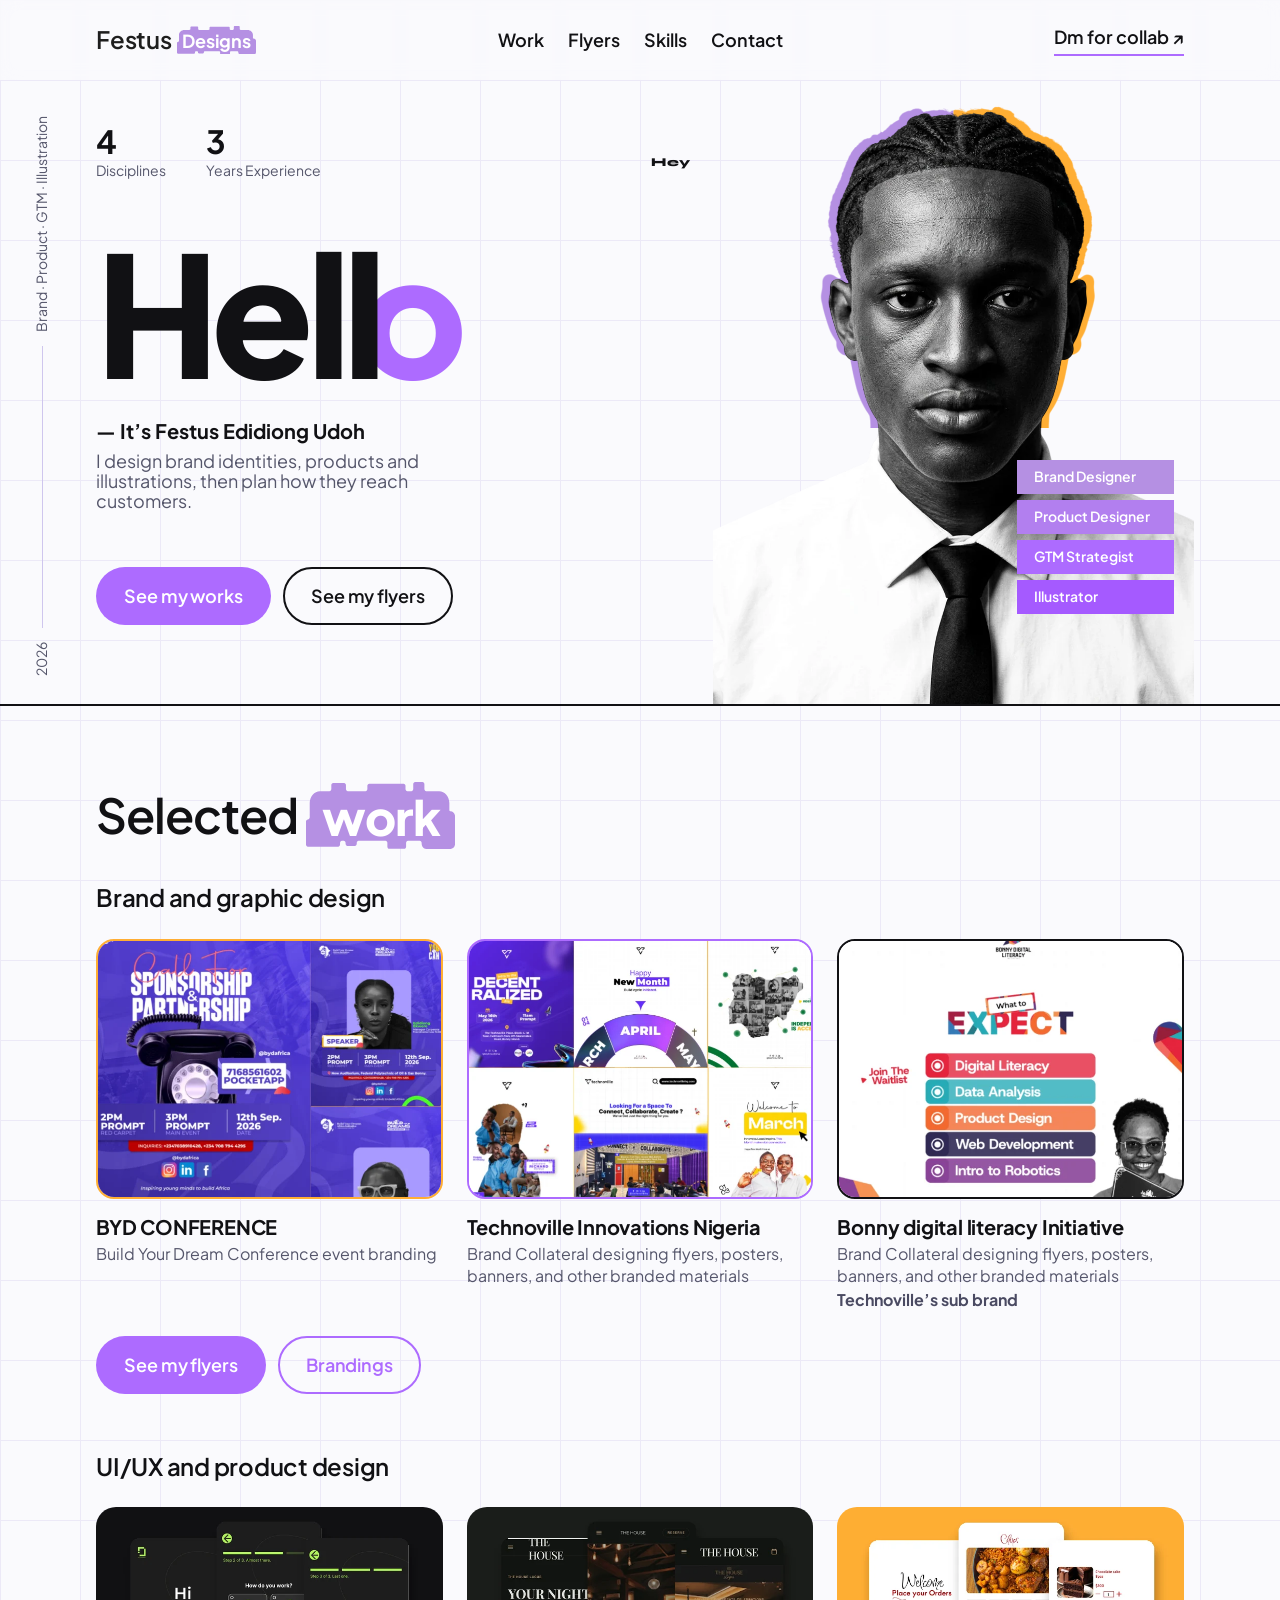
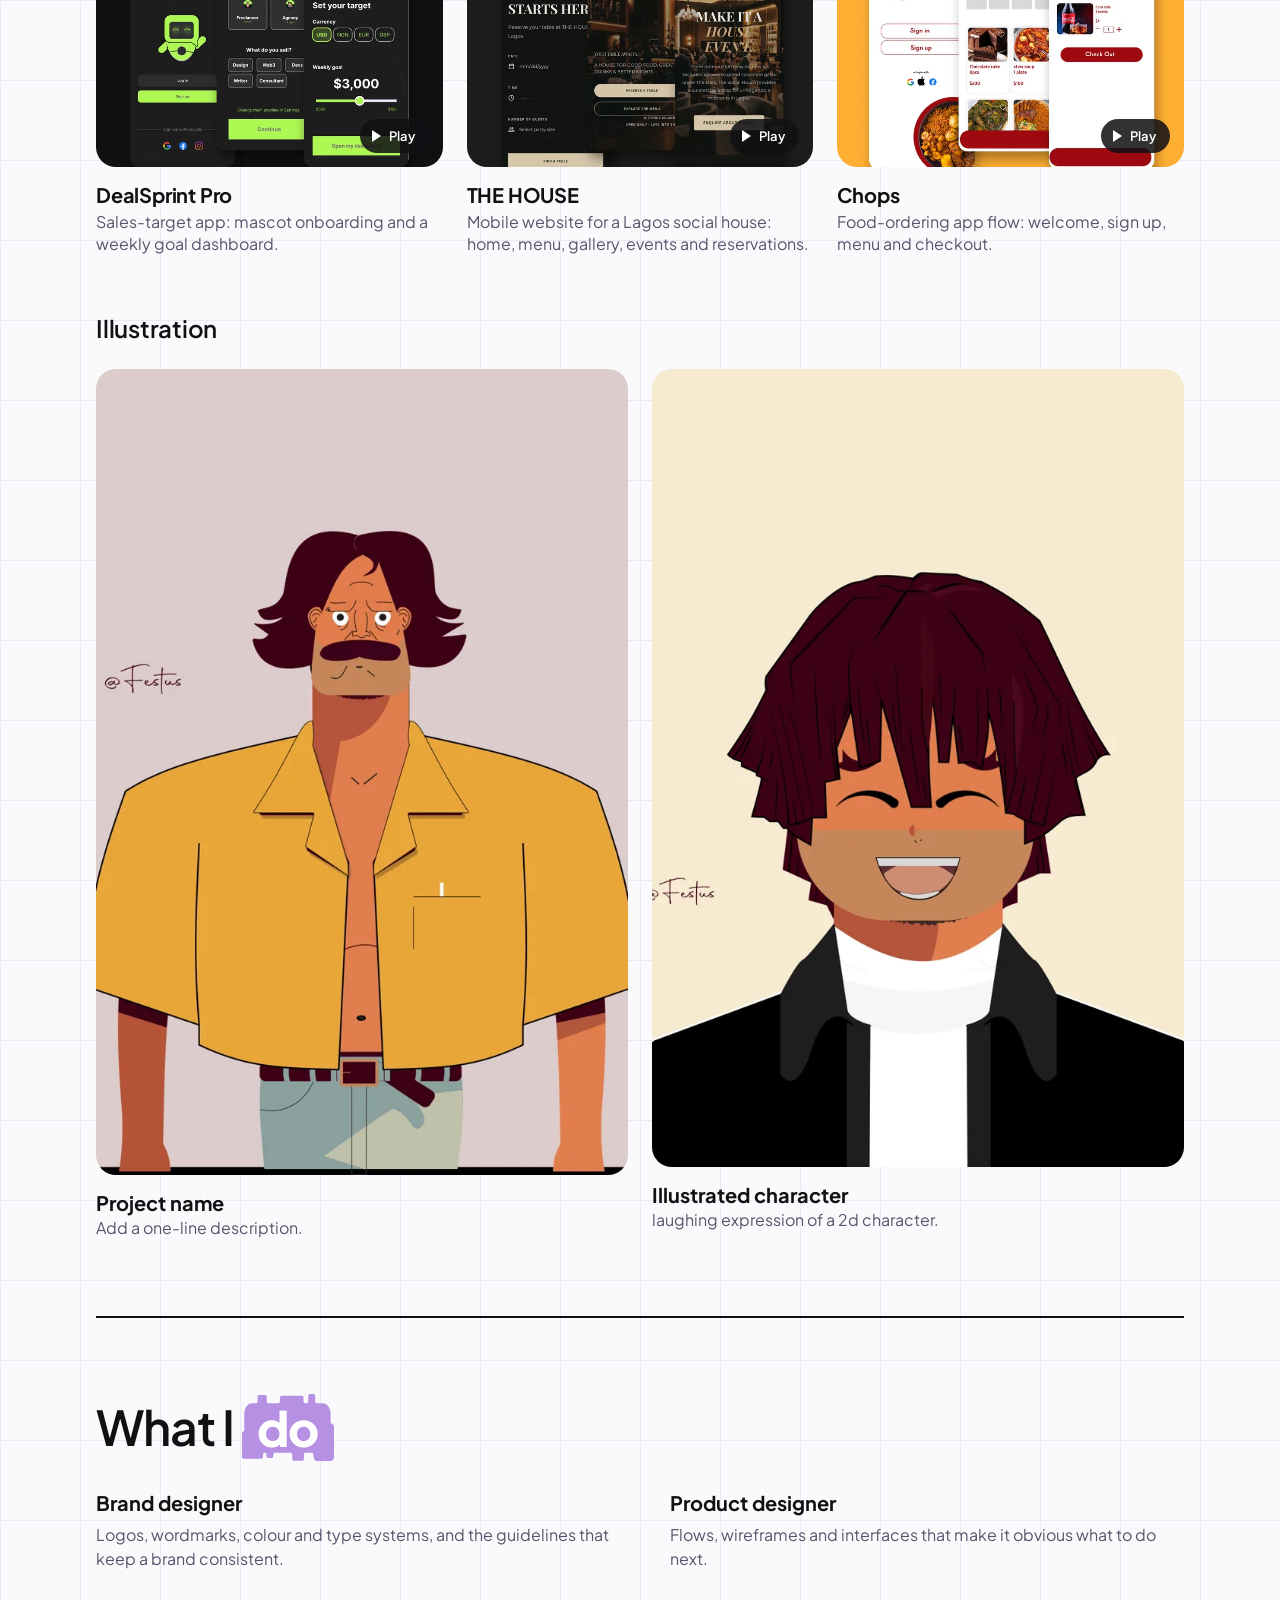
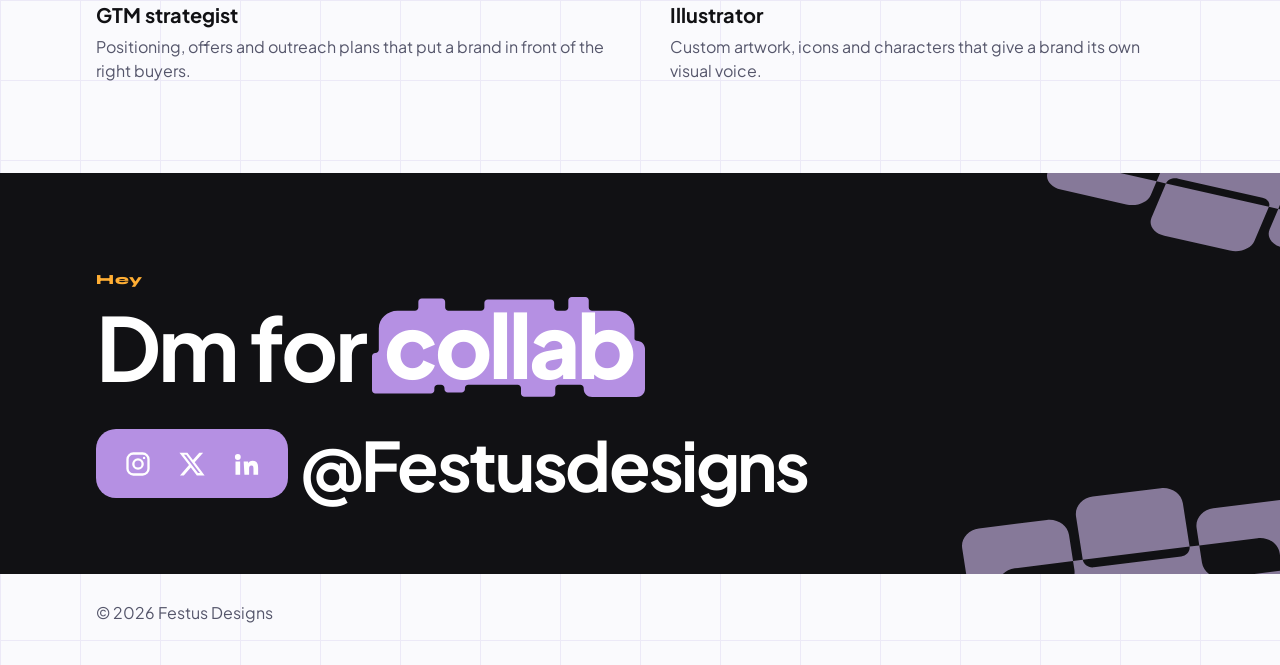
==== index.html @ 7b0c2dfb "Move portfolio files to repo root" ====
<!doctype html>
<html lang="en">
<head>
<meta charset="utf-8">
<meta name="viewport" content="width=device-width, initial-scale=1">
<title>Festus Designs | Brand designer, product designer, GTM strategist, illustrator</title>
<meta name="description" content="Portfolio of Festus Edidiong Udoh: brand identities, flyers, UI/UX and product design, and illustration.">
<meta property="og:title" content="Festus Designs | Brand designer, product designer, GTM strategist, illustrator">
<meta property="og:description" content="Portfolio of Festus Edidiong Udoh: brand identities, flyers, UI/UX and product design, and illustration.">
<meta property="og:type" content="website">
<meta property="og:image" content="assets/img/home/cover-byd.webp">
<meta name="theme-color" content="#fafafd">
<link rel="icon" href="assets/img/favicon.svg" type="image/svg+xml">
<link rel="preconnect" href="https://fonts.googleapis.com">
<link rel="preconnect" href="https://fonts.gstatic.com" crossorigin>
<link href="https://fonts.googleapis.com/css2?family=Plus+Jakarta+Sans:wght@400;500;600;700;800&family=Syne:wght@800&display=swap" rel="stylesheet">
<link rel="stylesheet" href="assets/css/style.css">
</head>
<body class="intro">
<a class="sr-only" href="#work">Skip to work</a>
<header class="site-header"><div class="wrap"><a class="logo" href="index.html" aria-label="Festus Designs, home">Festus <span class="chip chip--logo">Designs</span></a>
<nav class="nav nav--hero" aria-label="Main"><a href="#work">Work</a><a href="flyers.html">Flyers</a><a href="#skills">Skills</a><a href="#contact">Contact</a></nav>
<a class="cta-link" href="#contact">Dm for collab &#8599;</a><button class="menu-btn" aria-expanded="false" aria-label="Menu"><span></span><span></span><span></span></button></div></header>
<main>
<section class="hero" aria-labelledby="hello">
  <div class="wrap">
    <div class="hero__rail" aria-hidden="true"><span>Brand · Product · GTM · Illustration</span><i></i><span>2026</span></div>
    <div class="hero__copy">
      <div class="stats"><div class="stat"><strong>4</strong><span>Disciplines</span></div><div class="stat"><strong>3</strong><span>Years Experience</span></div></div>
      <h1 class="hello" id="hello" aria-label="Hello">Hell<span class="o" aria-hidden="true">o</span></h1>
      <p class="hero__name">&mdash; It&rsquo;s Festus Edidiong Udoh</p>
      <p class="hero__bio">I design brand identities, products and illustrations, then plan how they reach customers.</p>
      <div class="hero__actions"><a class="btn btn--primary" href="#work">See my works</a><a class="btn btn--ghost" href="flyers.html">See my flyers</a></div>
    </div>
    <span class="hey" aria-hidden="true">Hey</span>
    <div class="hero__portrait">
      <img class="outline outline--l" src="assets/img/home/portrait.webp" alt="" aria-hidden="true">
      <img class="outline outline--r" src="assets/img/home/portrait.webp" alt="" aria-hidden="true">
      <img class="main" src="assets/img/home/portrait.webp" width="928" height="1238" alt="Portrait of Festus Edidiong Udoh in a white shirt and black tie">
    </div>
    <ul class="tags"><li>Brand Designer</li><li>Product Designer</li><li>GTM Strategist</li><li>Illustrator</li></ul>
  </div>
</section>

<section class="section" id="work" aria-labelledby="work-title">
  <div class="wrap">
    <h2 class="section-title" id="work-title">Selected <span class="chip chip--work">work</span></h2>

    <h3 class="group-title">Brand and graphic design</h3>
    <div class="cards">
      <a class="card" href="byd.html" style="--c:#ffae34">
        <span class="card__media"><img src="assets/img/home/cover-byd.webp" width="674" height="500" alt="BYD Conference flyers: sponsorship call and speaker announcements" loading="lazy"></span>
        <span class="card__title">BYD CONFERENCE</span>
        <span class="card__desc">Build Your Dream Conference event branding</span>
      </a>
      <a class="card" href="technoville.html" style="--c:#ad6bff">
        <span class="card__media"><img src="assets/img/home/cover-technoville.webp" width="674" height="500" alt="Technoville Innovations Nigeria flyers and social posts" loading="lazy"></span>
        <span class="card__title">Technoville Innovations Nigeria</span>
        <span class="card__desc">Brand Collateral designing flyers, posters, banners, and other branded materials</span>
      </a>
      <a class="card" href="bdli.html" style="--c:#111114">
        <span class="card__media"><img src="assets/img/home/cover-bonny.webp" width="674" height="500" alt="Bonny Digital Literacy Initiative flyer: what to expect" loading="lazy"></span>
        <span class="card__title">Bonny digital literacy Initiative</span>
        <span class="card__desc">Brand Collateral designing flyers, posters, banners, and other branded materials<b>Technoville&rsquo;s sub brand</b></span>
      </a>
    </div>
    <div class="actions"><a class="btn btn--primary" href="flyers.html">See my flyers</a><a class="btn btn--outline" href="brandings.html">Brandings</a></div>

    <h3 class="group-title" style="margin-top:56px">UI/UX and product design</h3>
    <div class="cards" id="uiux-grid"><div class="card card--ui"><span class="card__media" style="background:#111114"><span class="shape shape--circle" style="--shape:#ffae34"></span></span><span class="card__title">Project name</span><span class="card__desc">Add a one-line description.</span></div><div class="card card--ui"><span class="card__media" style="background:#e8ddfa"><span class="shape shape--square" style="--shape:#ad6bff"></span></span><span class="card__title">Project name</span><span class="card__desc">Add a one-line description.</span></div><div class="card card--ui"><span class="card__media" style="background:#ffae34"><span class="shape shape--leaf" style="--shape:#111114"></span></span><span class="card__title">Project name</span><span class="card__desc">Add a one-line description.</span></div></div>

    <h3 class="group-title" style="margin-top:56px">Illustration</h3>
    <div class="illus">
      <figure><img src="assets/img/home/illus-1.webp" width="1064" height="806" alt="Illustration of a man with a moustache in a yellow shirt" loading="lazy"><figcaption><b>Project name</b><span>Add a one-line description.</span></figcaption></figure>
      <figure><img src="assets/img/home/illus-2.webp" width="1064" height="798" alt="Illustration of a laughing character in a black jacket" loading="lazy"><figcaption><b>Illustrated character</b><span>laughing expression of a 2d character.</span></figcaption></figure>
    </div>
  </div>
</section>

<section class="section" id="skills" aria-labelledby="skills-title">
  <div class="wrap">
    <hr class="rule" style="margin-top:0;margin-bottom:76px">
    <h2 class="section-title" id="skills-title">What I <span class="chip chip--do">do</span></h2>
    <div class="skills">
      <div><h3>Brand designer</h3><p>Logos, wordmarks, colour and type systems, and the guidelines that keep a brand consistent.</p></div>
      <div><h3>Product designer</h3><p>Flows, wireframes and interfaces that make it obvious what to do next.</p></div>
      <div><h3>GTM strategist</h3><p>Positioning, offers and outreach plans that put a brand in front of the right buyers.</p></div>
      <div><h3>Illustrator</h3><p>Custom artwork, icons and characters that give a brand its own visual voice.</p></div>
    </div>
  </div>
</section>
</main>

<section class="contact" id="contact" aria-labelledby="contact-title">
  <img class="deco deco--top" src="assets/img/home/deco-top.svg" alt="" aria-hidden="true">
  <img class="deco deco--bottom" src="assets/img/home/deco-bottom.svg" alt="" aria-hidden="true">
  <div class="wrap">
    <p class="eyebrow">Hey</p>
    <h2 id="contact-title">Dm for <span class="chip chip--collab">collab</span></h2>
    <div class="socials">
      <div class="socials__pill">
        <a href="https://instagram.com/Festusdesigns" aria-label="Instagram" target="_blank" rel="noopener"><svg viewBox="0 0 24 24" fill="none" stroke="currentColor" stroke-width="2" stroke-linecap="round" stroke-linejoin="round" aria-hidden="true"><rect x="3" y="3" width="18" height="18" rx="5"/><circle cx="12" cy="12" r="4"/><circle cx="17.2" cy="6.8" r="1" fill="currentColor" stroke="none"/></svg></a>
        <a href="https://x.com/Festusdesigns" aria-label="X" target="_blank" rel="noopener"><svg viewBox="0 0 24 24" fill="currentColor" aria-hidden="true"><path d="M18.244 2.25h3.308l-7.227 8.26 8.502 11.24H16.17l-5.214-6.817L4.99 21.75H1.68l7.73-8.835L1.254 2.25H8.08l4.713 6.231zm-1.161 17.52h1.833L7.084 4.126H5.117z"/></svg></a>
        <a href="https://linkedin.com/in/Festusdesigns" aria-label="LinkedIn" target="_blank" rel="noopener"><svg viewBox="0 0 24 24" fill="currentColor" aria-hidden="true"><path d="M4.98 3.5a2.5 2.5 0 1 1 0 5 2.5 2.5 0 0 1 0-5zM3 9.75h4v11.5H3zM10 9.75h3.8v1.6h.06c.53-1 1.83-2.05 3.77-2.05 4.03 0 4.77 2.65 4.77 6.1v5.9h-4v-5.23c0-1.25-.02-2.85-1.74-2.85-1.74 0-2 1.36-2 2.76v5.32h-4z"/></svg></a>
      </div>
      <span class="socials__handle">@Festusdesigns</span>
    </div>
  </div>
</section>
<footer class="site-footer"><div class="wrap">&copy; 2026 Festus Designs</div></footer>
<script src="assets/js/projects.js"></script>
<script src="assets/js/main.js"></script>
</body>
</html>
---- assets/css/style.css ----
/* ==========================================================================
   Festus Designs — portfolio
   Tokens are lifted from the Figma designs.
   ========================================================================== */
:root {
  --ink: #111114;
  --muted: #55566b;
  --primary: #ad6bff;
  --chip: #b590e3;
  --orange: #ffae34;
  --lavender: #e8ddfa;
  --bg: #fafafd;
  --grid: #ece9f7;
  --font: "Plus Jakarta Sans", "Inter", system-ui, -apple-system, "Segoe UI", Roboto, sans-serif;
  --wrap: 1088px;
  --gutter: clamp(20px, 7.5vw, 96px);
}

*,
*::before,
*::after { box-sizing: border-box; }

html { scroll-behavior: smooth; scroll-padding-top: 88px; }

body {
  margin: 0;
  font-family: var(--font);
  color: var(--ink);
  background-color: var(--bg);
  /* the 80px grid from the artboards, centred on the 1280 layout */
  background-image:
    linear-gradient(to right, var(--grid) 1px, transparent 1px),
    linear-gradient(to bottom, var(--grid) 1px, transparent 1px);
  background-size: 80px 80px;
  background-position: calc(50% + 40px) 0, 0 0;
  -webkit-font-smoothing: antialiased;
  line-height: 1.4;
}

img { max-width: 100%; display: block; }
a { color: inherit; text-decoration: none; }
h1, h2, h3, p { margin: 0; }

:focus-visible { outline: 3px solid var(--primary); outline-offset: 3px; border-radius: 6px; }

.wrap { width: min(100% - 2 * var(--gutter), var(--wrap)); margin-inline: auto; }

.sr-only {
  position: absolute; width: 1px; height: 1px; overflow: hidden;
  clip: rect(0 0 0 0); white-space: nowrap;
}

/* --- Lego-brick highlight chips (shapes come from the design files) ------- */
.chip {
  display: inline-block;
  color: #fff;
  font-weight: 800;
  background-repeat: no-repeat;
  background-size: 100% 100%;
  padding: 0.22em 0.32em 0.18em;
  margin-left: 0.08em;
  line-height: 1;
}
.chip--logo   { background-image: url(../img/home/chip-logo.svg); }
.chip--work   { background-image: url(../img/home/chip-work.svg); }
.chip--do     { background-image: url(../img/home/chip-do.svg); }
.chip--collab { background-image: url(../img/home/chip-collab.svg); }

/* --- Header --------------------------------------------------------------- */
.site-header {
  position: sticky; top: 0; z-index: 30;
  background: rgba(250, 250, 253, 0.86);
  backdrop-filter: blur(10px);
  -webkit-backdrop-filter: blur(10px);
}
.site-header .wrap {
  height: 80px; display: flex; align-items: center; justify-content: space-between; gap: 24px;
}
.logo { font-size: 24px; font-weight: 600; letter-spacing: -0.01em; display: inline-flex; align-items: center; gap: 4px; color: #1e1e1e; }
.logo .chip { font-size: 18px; font-weight: 700; padding: 0.3em 0.3em 0.22em; }

.nav { display: flex; gap: 24px; font-size: 18px; font-weight: 600; }
.nav a { padding: 6px 0; }
.nav a:hover { color: var(--primary); }
.nav--hero { position: absolute; left: 50%; transform: translateX(-50%); }

.cta-link {
  font-size: 18px; font-weight: 600; padding-bottom: 4px;
  border-bottom: 2px solid var(--primary); white-space: nowrap;
}
.cta-link:hover { color: var(--primary); }

.menu-btn {
  display: none; background: none; border: 0; padding: 10px; margin-right: -10px; cursor: pointer; color: inherit;
}
.menu-btn span { display: block; width: 24px; height: 2px; background: currentColor; margin: 5px 0; border-radius: 2px; transition: transform .25s, opacity .25s; }
.menu-btn[aria-expanded="true"] span:nth-child(1) { transform: translateY(7px) rotate(45deg); }
.menu-btn[aria-expanded="true"] span:nth-child(2) { opacity: 0; }
.menu-btn[aria-expanded="true"] span:nth-child(3) { transform: translateY(-7px) rotate(-45deg); }

/* --- Buttons -------------------------------------------------------------- */
.btn {
  display: inline-flex; align-items: center; justify-content: center;
  height: 58px; padding: 0 26px; border-radius: 999px;
  font: 600 18px/1 var(--font); letter-spacing: -0.005em;
  border: 2px solid transparent; cursor: pointer;
  transition: transform .2s ease, background-color .2s ease, color .2s ease, box-shadow .2s ease;
}
.btn--primary { background: var(--primary); color: #fff; }
.btn--primary:hover { background: #9b52f5; transform: translateY(-2px); box-shadow: 0 10px 24px -10px rgba(173, 107, 255, .8); }
.btn--ghost { border-color: var(--ink); color: var(--ink); background: transparent; }
.btn--ghost:hover { background: var(--ink); color: #fff; transform: translateY(-2px); }
.btn--outline { border-color: var(--primary); color: var(--primary); background: transparent; }
.btn--outline:hover { background: var(--primary); color: #fff; transform: translateY(-2px); }

/* --- Hero ----------------------------------------------------------------- */
.hero { position: relative; border-bottom: 2px solid var(--ink); }
.hero .wrap { position: relative; min-height: 624px; padding-top: 44px; padding-bottom: 76px; }

.hero__rail {
  position: absolute; left: -64px; top: 36px; bottom: 28px; width: 20px;
  display: flex; flex-direction: column; align-items: center; justify-content: space-between; gap: 14px;
  font-size: 14px; color: var(--muted);
}
.hero__rail span { writing-mode: vertical-rl; transform: rotate(180deg); white-space: nowrap; }
.hero__rail i { flex: 1; width: 1px; background: #cfc6ee; }

.hero__copy { position: relative; z-index: 2; max-width: 560px; }
.stats { display: flex; gap: 40px; }
.stat strong { display: block; font-size: 32px; font-weight: 700; line-height: 1.1; }
.stat span { font-size: 14px; color: var(--muted); }

.hello {
  margin-top: 62px;
  font-size: clamp(96px, 15vw, 168px); font-weight: 800; line-height: .8; letter-spacing: -0.045em;
  display: flex; align-items: baseline;
}
.hello .o {
  color: var(--primary); margin-left: -0.13em; position: relative; z-index: -1;
}
.hero__name { margin-top: 38px; font-size: 20px; font-weight: 700; }
.hero__bio { margin-top: 6px; font-size: 18px; color: var(--muted); max-width: 31ch; line-height: 1.12; }
.hero__actions { margin-top: 56px; display: flex; gap: 12px; flex-wrap: wrap; }

.hero__portrait {
  position: absolute; right: -10px; bottom: 0; width: min(481px, 46%); z-index: 1;
}
.hero__portrait img { width: 100%; height: auto; }
.hero__portrait .outline { position: absolute; inset: 0; }
.outline--l { filter: drop-shadow(-8px -5px 0 var(--chip)); clip-path: inset(-30px 50% 43% -30px); }
.outline--r { filter: drop-shadow(8px -5px 0 var(--orange)); clip-path: inset(-30px -30px 43% 50%); }
.hero__portrait .main { position: relative; }

.hey { position: absolute; top: 74px; left: 51%; font-size: 12px; font-weight: 800; letter-spacing: .06em; z-index: 3; font-family: "Syne", var(--font); }

.tags { position: absolute; right: 10px; bottom: 90px; z-index: 3; display: grid; gap: 6px; }
.tags li {
  list-style: none; width: 157px; height: 34px; display: flex; align-items: center; padding-left: 17px;
  color: #fff; font-size: 14px; font-weight: 600;
}
.tags li:nth-child(1) { background: #b590e3; }
.tags li:nth-child(2) { background: #b27fef; }
.tags li:nth-child(3) { background: #ad6bff; }
.tags li:nth-child(4) { background: #a55aff; }
.tags { margin: 0; padding: 0; }

/* --- Sections ------------------------------------------------------------- */
.section { padding-top: 76px; }
.section-title { font-size: clamp(36px, 5vw, 48px); font-weight: 600; letter-spacing: -0.02em; line-height: 1.1; display: flex; align-items: center; gap: 4px; flex-wrap: wrap; }
.section-title .chip { font-size: inherit; }
.group-title { margin-top: 32px; font-size: 24px; font-weight: 600; letter-spacing: -0.01em; }

.cards { margin-top: 24px; display: grid; grid-template-columns: repeat(3, 1fr); gap: 24px; }
.card { display: block; text-align: left; background: none; border: 0; padding: 0; font: inherit; color: inherit; cursor: pointer; }
.card__media {
  display: block; position: relative; aspect-ratio: 347 / 260; border-radius: 18px; overflow: hidden;
  border: 2px solid var(--c, var(--primary)); background: #fff;
  transition: transform .3s cubic-bezier(.2,.7,.2,1), box-shadow .3s;
}
.card__media img { width: 100%; height: 100%; object-fit: cover; }
.card:hover .card__media, .card:focus-visible .card__media { transform: translateY(-5px); box-shadow: 0 18px 30px -18px rgba(17,17,20,.45); }
.card__title { display: block; margin-top: 14px; font-size: 20px; font-weight: 700; letter-spacing: -0.01em; }
.card__desc { display: block; margin-top: 2px; font-size: 16px; color: var(--muted); }
.card__desc b { display: block; margin-top: 2px; color: #4a4a62; font-weight: 700; }

.actions { margin-top: 24px; display: flex; gap: 12px; flex-wrap: wrap; }
.actions .btn { height: 58px; }

/* UI/UX cards: solid colour blocks (replace with real covers in projects.js) */
.card--ui .card__media { border: 0; border-radius: 20px; background: var(--tone); display: grid; place-items: center; }
.shape { width: 34%; aspect-ratio: 1; background: var(--shape); }
.shape--circle { border-radius: 50%; }
.shape--square { border-radius: 12px; }
.shape--leaf { border-radius: 100% 0 100% 0; }
.play-badge {
  position: absolute; right: 14px; bottom: 14px; display: inline-flex; align-items: center; gap: 8px;
  height: 34px; padding: 0 14px 0 10px; border-radius: 999px; background: rgba(17,17,20,.86); color: #fff;
  font-size: 13px; font-weight: 600;
}
.play-badge::before { content: ""; border-left: 9px solid #fff; border-block: 6px solid transparent; margin-left: 2px; }
.card--ui:hover .card__media { transform: translateY(-5px) scale(1.01); }

.illus { margin-top: 24px; display: grid; grid-template-columns: repeat(2, 1fr); gap: 24px; }
.illus figure { margin: 0; }
.illus img { width: 100%; aspect-ratio: 532 / 399; object-fit: cover; border-radius: 20px; }
.illus figcaption b { display: block; margin-top: 14px; font-size: 20px; font-weight: 700; }
.illus figcaption span { color: var(--muted); }

.rule { border: 0; border-top: 2px solid var(--ink); margin: 76px 0 0; }

.skills { margin-top: 28px; display: grid; grid-template-columns: repeat(2, 1fr); gap: 30px 60px; }
.skills h3 { font-size: 20px; font-weight: 700; }
.skills p { margin-top: 6px; font-size: 16px; color: var(--muted); max-width: 44ch; line-height: 1.5; }

/* --- Contact -------------------------------------------------------------- */
.contact { position: relative; overflow: hidden; margin-top: 90px; background: var(--ink); color: #fff; }
.contact .wrap { position: relative; z-index: 2; padding-block: 100px 76px; }
.contact .eyebrow { font: 800 14px/1 "Syne", var(--font); color: var(--orange); letter-spacing: .05em; }
.contact h2 { margin-top: 10px; font-size: clamp(48px, 8vw, 88px); font-weight: 700; letter-spacing: -0.035em; line-height: 1; display: flex; align-items: center; flex-wrap: wrap; gap: 0 4px; }
.contact h2 .chip { font-size: inherit; padding: 0.04em 0.14em 0.1em; margin-left: 0.04em; }
.socials { margin-top: 32px; display: flex; align-items: center; gap: 12px; flex-wrap: wrap; }
.socials__pill { display: inline-flex; align-items: center; gap: 14px; padding: 0 22px; height: 69px; border-radius: 20px; background: var(--chip); position: relative; }
.socials__pill a { display: grid; place-items: center; width: 40px; height: 40px; color: #fff; border-radius: 12px; transition: transform .2s, background .2s; }
.socials__pill a:hover { transform: translateY(-3px); background: rgba(255,255,255,.2); }
.socials__pill svg { width: 28px; height: 28px; }
.socials__handle { font-size: clamp(34px, 6vw, 68px); font-weight: 700; letter-spacing: -0.035em; line-height: 1; }
.deco { position: absolute; z-index: 1; pointer-events: none; }
.deco--top { right: -105px; top: -60px; width: 338px; }
.deco--bottom { right: -29px; bottom: -64px; width: 347px; }

.site-footer { padding: 28px 0 40px; font-size: 16px; color: var(--muted); }

/* --- Gallery pages -------------------------------------------------------- */
.page-head { padding: 96px 0 40px; }
.page-head h1 { font-size: clamp(30px, 4.4vw, 36px); font-weight: 700; letter-spacing: -0.02em; display: flex; align-items: center; gap: 6px; flex-wrap: wrap; }
.page-head h1 .chip { font-size: .85em; font-weight: 700; }
.page-head--big h1 { font-size: clamp(40px, 6vw, 52px); }
.page-head--big h1 .chip { font-size: 1em; padding: 0.08em 0.22em; }
.page-head p { margin-top: 12px; color: var(--muted); max-width: 52ch; }

.gallery { display: grid; grid-template-columns: repeat(4, 1fr); gap: 36px 24px; align-items: start; }
.tile { display: block; color: inherit; }
.tile__img {
  display: block; border-radius: 16px; overflow: hidden; background: #fff;
  border: 1.5px solid var(--b, var(--primary));
  transition: transform .3s cubic-bezier(.2,.7,.2,1), box-shadow .3s;
}
.tile__img img { width: 100%; height: auto; }
.tile:hover .tile__img, .tile:focus-visible .tile__img { transform: translateY(-5px); box-shadow: 0 18px 30px -18px rgba(17,17,20,.45); }
.tile:nth-child(4n+1) { --b: var(--primary); }
.tile:nth-child(4n+2) { --b: var(--ink); }
.tile:nth-child(4n+3) { --b: var(--orange); }
.tile:nth-child(4n+4) { --b: var(--lavender); }
.tile__title { display: block; margin-top: 12px; font-size: 18px; font-weight: 700; }
.tile__meta { display: block; font-size: 15px; color: var(--muted); }

.page-foot { padding: 64px 0 24px; }

/* Brandings artwork */
.brand-art { width: 100%; height: auto; display: block; }

/* --- Lightbox ------------------------------------------------------------- */
.lb {
  position: fixed; inset: 0; z-index: 100; display: none; place-items: center;
  background: rgba(17,17,20,.92);
}
.lb.is-open { display: grid; animation: lb-in .25s ease; }
@keyframes lb-in { from { opacity: 0; } }
.lb__img { max-width: min(92vw, 1100px); max-height: 86vh; border-radius: 10px; box-shadow: 0 30px 80px rgba(0,0,0,.5); }
.lb__btn {
  position: absolute; width: 52px; height: 52px; border-radius: 50%; border: 0; cursor: pointer;
  background: rgba(255,255,255,.14); color: #fff; font-size: 24px; display: grid; place-items: center;
  transition: background .2s;
}
.lb__btn:hover { background: var(--primary); }
.lb__close { top: 20px; right: 20px; }
.lb__prev { left: 20px; top: 50%; translate: 0 -50%; }
.lb__next { right: 20px; top: 50%; translate: 0 -50%; }
.lb__count { position: absolute; bottom: 20px; left: 50%; translate: -50% 0; color: #cfc6ee; font-size: 14px; }

/* --- UI/UX motion viewer -------------------------------------------------- */
.viewer { position: fixed; inset: 0; z-index: 110; display: none; }
.viewer.is-open { display: block; }
.viewer__scrim { position: absolute; inset: 0; background: rgba(17,17,20,.72); backdrop-filter: blur(4px); }
.viewer__panel {
  position: absolute; left: 50%; top: 50%;
  width: min(1120px, 94vw); height: min(86vh, 760px); translate: -50% -50%;
  display: grid; grid-template-rows: 1fr auto; border-radius: 24px; overflow: hidden;
  background: var(--bg); transform-origin: 0 0;
}
.viewer__stage { position: relative; background: var(--tone, var(--ink)); display: grid; place-items: center; overflow: hidden; min-height: 0; }
.viewer__stage video, .viewer__stage iframe, .viewer__stage .frames { width: 100%; height: 100%; border: 0; object-fit: contain; background: transparent; }
.viewer__stage .frames img { padding: 28px 0 44px; }
.viewer__bar { display: flex; align-items: center; justify-content: space-between; gap: 20px; padding: 18px 24px; background: var(--bg); }
.viewer__bar h3 { font-size: 20px; font-weight: 700; }
.viewer__bar p { color: var(--muted); font-size: 15px; }
.viewer__close {
  position: absolute; top: 14px; right: 14px; z-index: 5; width: 44px; height: 44px; border-radius: 50%; border: 0;
  background: rgba(17,17,20,.8); color: #fff; font-size: 20px; cursor: pointer;
}
.viewer__close:hover { background: var(--primary); }
.viewer__ctrl { display: flex; gap: 8px; }
.viewer__ctrl a, .viewer__ctrl button { display: inline-flex; align-items: center; height: 40px; padding: 0 16px; border-radius: 999px; border: 2px solid var(--ink); background: transparent; font: 600 14px var(--font); cursor: pointer; }
.viewer__ctrl a:hover, .viewer__ctrl button:hover { background: var(--ink); color: #fff; }

.frames { position: relative; overflow: hidden; }
.frames img { position: absolute; inset: 0; width: 100%; height: 100%; object-fit: contain; opacity: 0; transform: translateX(6%) scale(.985); transition: opacity .6s ease, transform .7s cubic-bezier(.2,.7,.2,1); }
.frames img.is-on { opacity: 1; transform: none; }
.frames img.is-past { transform: translateX(-6%) scale(.985); }
.frames__dots { position: absolute; bottom: 16px; left: 50%; translate: -50% 0; display: flex; gap: 8px; }
.frames__dots button { width: 34px; height: 5px; padding: 0; border: 0; border-radius: 3px; background: rgba(255,255,255,.35); cursor: pointer; overflow: hidden; position: relative; }
.frames__dots button.is-on::after { content: ""; position: absolute; inset: 0; background: #fff; transform-origin: 0 0; animation: dot-fill var(--iv, 2800ms) linear forwards; }
@keyframes dot-fill { from { transform: scaleX(0); } }

/* built-in demo animation shown until real motion files are added */
.demo { position: relative; width: 100%; height: 100%; display: grid; place-items: center; }
.demo .shape { width: clamp(90px, 18vw, 180px); animation: morph 4.8s cubic-bezier(.6,0,.3,1) infinite; }
.demo p { position: absolute; bottom: 24px; color: rgba(255,255,255,.75); font-size: 14px; text-align: center; padding-inline: 20px; }
@keyframes morph {
  0%, 100% { border-radius: 50%; transform: rotate(0); }
  33% { border-radius: 14%; transform: rotate(90deg) scale(1.15); }
  66% { border-radius: 100% 0 100% 0; transform: rotate(180deg) scale(.9); }
}

/* --- Entrance (one orchestrated moment on the home page) ------------------ */
@keyframes rise { from { opacity: 0; transform: translateY(24px); } }
.intro .hero__copy > * { animation: rise .8s cubic-bezier(.2,.7,.2,1) backwards; }
.intro .hero__copy > :nth-child(2) { animation-delay: .1s; }
.intro .hero__copy > :nth-child(3) { animation-delay: .2s; }
.intro .hero__copy > :nth-child(4) { animation-delay: .3s; }
.intro .hero__copy > :nth-child(5) { animation-delay: .4s; }
.intro .hero__portrait { animation: rise 1s cubic-bezier(.2,.7,.2,1) .15s backwards; }

/* --- Responsive ----------------------------------------------------------- */
@media (max-width: 1180px) { .hero__rail { display: none; } }

@media (max-width: 900px) {
  .nav--hero { position: static; transform: none; }
  .gallery { grid-template-columns: repeat(3, 1fr); }
  .hero .wrap { min-height: 0; padding-bottom: 0; }
  .hero__copy { max-width: none; }
  .hero__portrait { position: relative; right: auto; width: min(420px, 90%); margin: -40px 0 0 auto; }
  .tags { bottom: 60px; right: 0; }
  .hey { display: none; }
  .hero__actions { margin-top: 36px; }
}

@media (max-width: 760px) {
  .menu-btn { display: block; }
  .site-header .cta-link { display: none; }
  .nav {
    position: absolute; top: 80px; left: 0; right: 0; flex-direction: column; gap: 0; padding: 8px var(--gutter) 20px;
    background: var(--bg); border-bottom: 2px solid var(--ink); display: none;
  }
  .nav.is-open { display: flex; }
  .nav--hero { left: 0; }
  .nav a { padding: 14px 0; border-bottom: 1px solid var(--grid); }
  .cards { grid-template-columns: 1fr; }
  .illus, .skills { grid-template-columns: 1fr; }
  .gallery { grid-template-columns: repeat(2, 1fr); gap: 24px 14px; }
  .viewer__panel { height: 88vh; border-radius: 18px; }
  .viewer__bar { flex-direction: column; align-items: flex-start; }
  .page-head { padding-top: 56px; }
}

@media (max-width: 420px) {
  .hello { margin-top: 36px; }
  .btn { height: 52px; padding: 0 22px; font-size: 16px; }
  .stats { gap: 28px; }
}

@media (prefers-reduced-motion: reduce) {
  html { scroll-behavior: auto; }
  *, *::before, *::after { animation-duration: .001ms !important; animation-iteration-count: 1 !important; transition-duration: .001ms !important; }
}
.viewer__ctrl [hidden] { display: none; }

/* auto-scrolling page viewer (media type "scroll") */
.viewer__stage > .scrollpages {
  position: relative; height: calc(100% - 68px); aspect-ratio: 390 / 800; max-width: 92%;
  border-radius: 30px; overflow: hidden; background: #121411;
  box-shadow: 0 0 0 7px #1c1c1c, 0 30px 60px -20px rgba(0,0,0,.6);
}
.scrollpages img { position: absolute; left: 0; top: 0; width: 100%; height: auto; opacity: 0; transition: opacity .6s ease; will-change: transform; }
.scrollpages img.is-on { opacity: 1; }
@media (max-width: 760px) { .viewer__stage > .scrollpages { height: calc(100% - 56px); } }
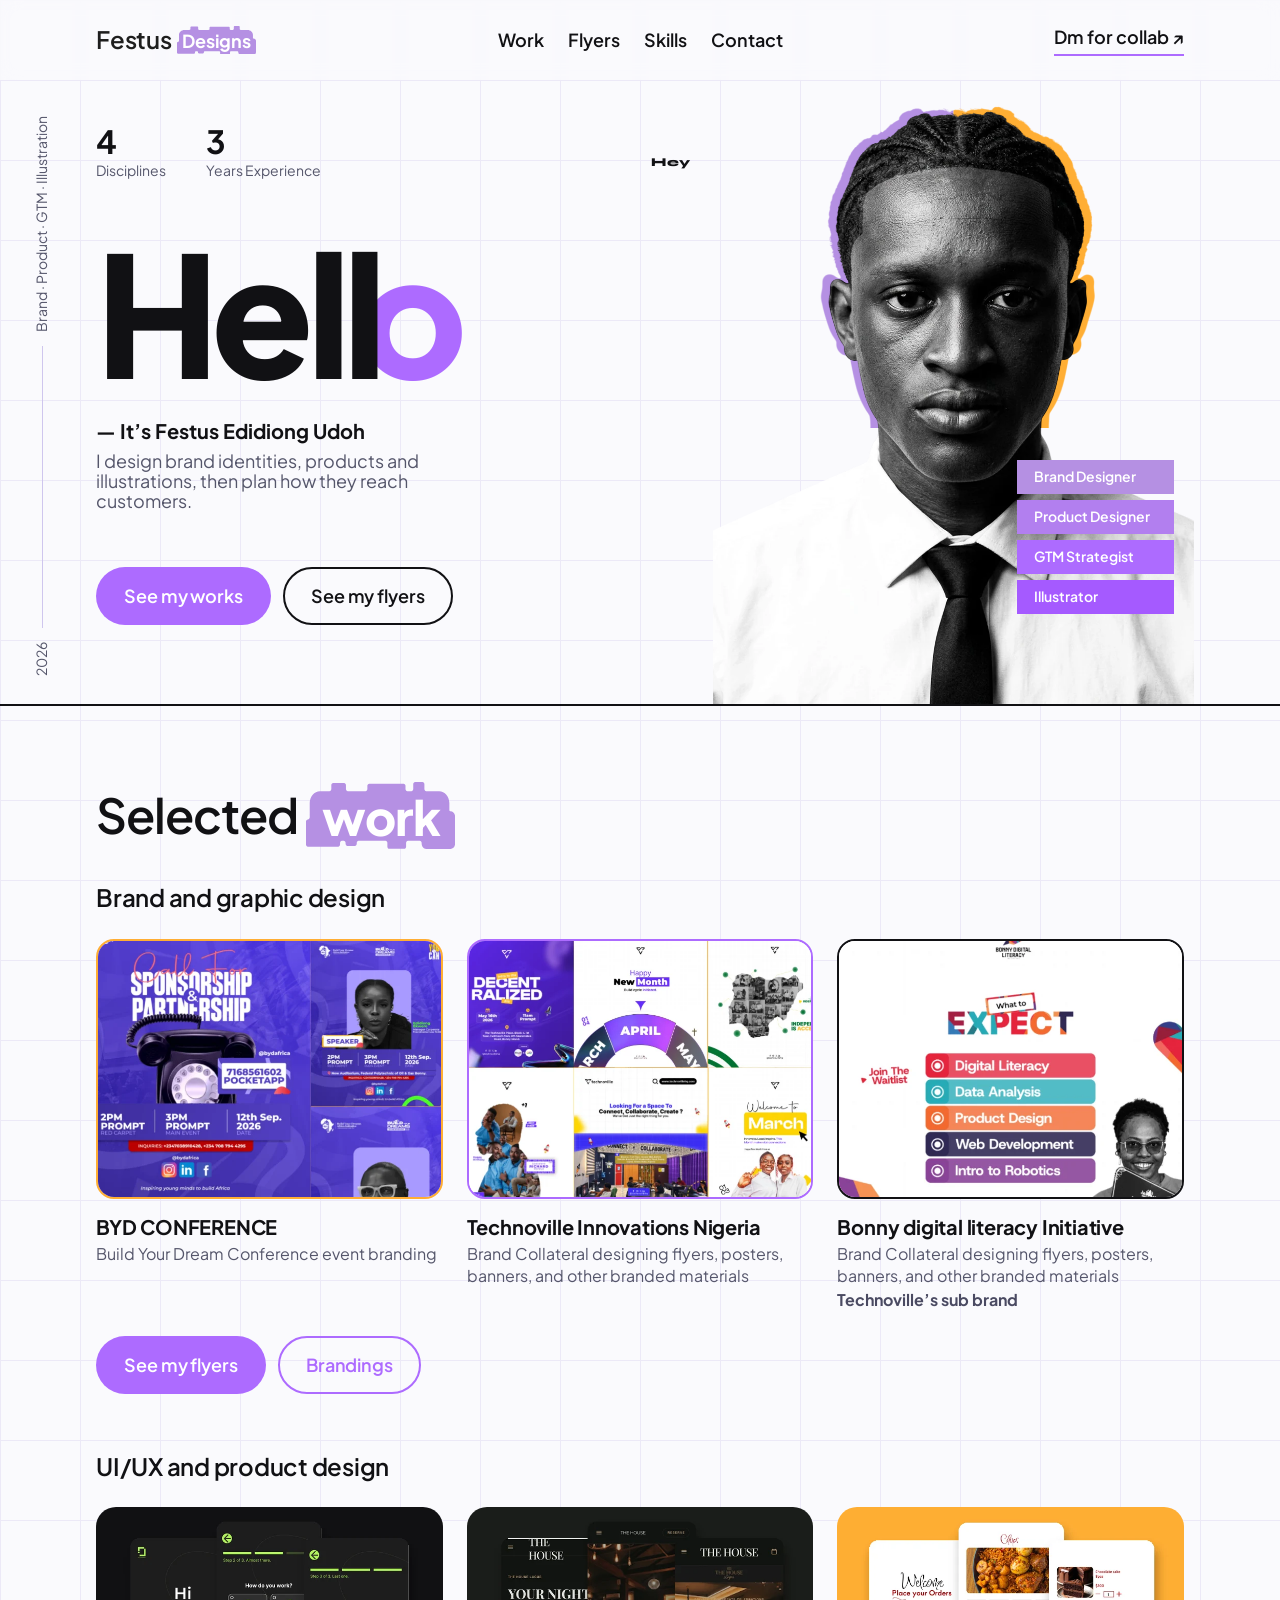
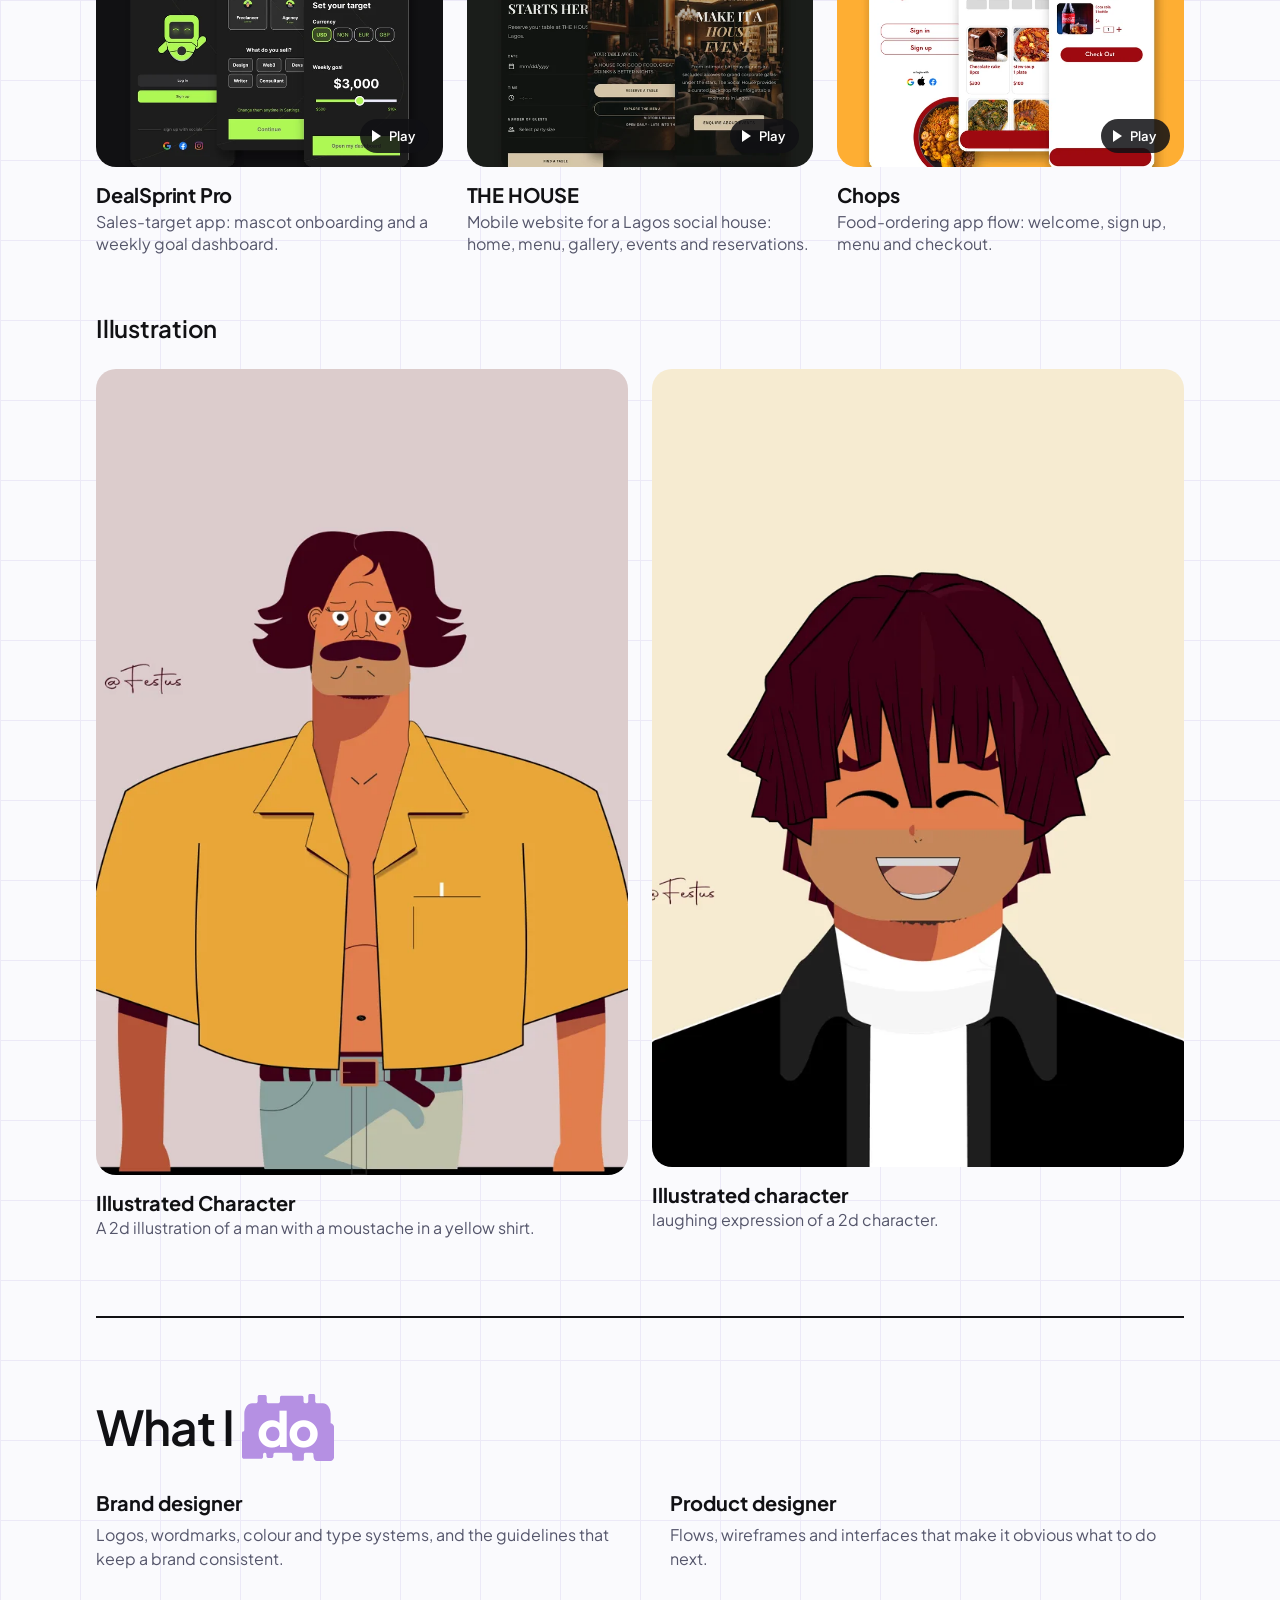
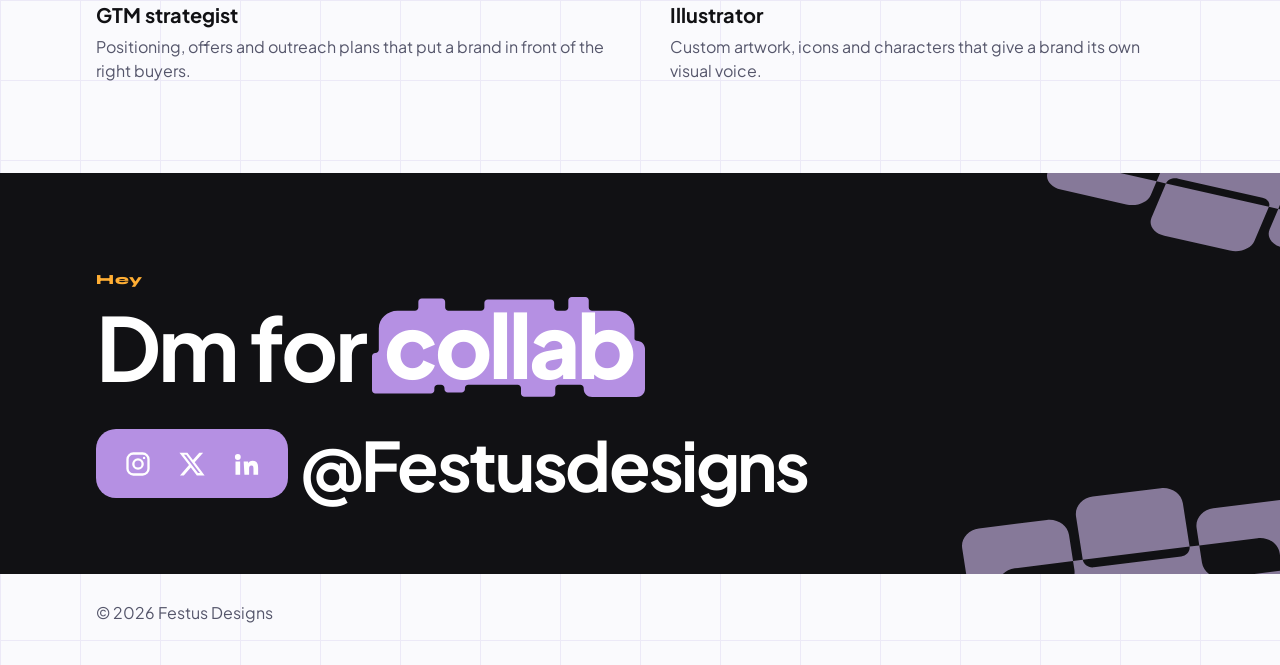
==== commit c8370f5c: "update" ====
--- a/index.html
+++ b/index.html
@@ -71,7 +71,7 @@
 
     <h3 class="group-title" style="margin-top:56px">Illustration</h3>
     <div class="illus">
-      <figure><img src="assets/img/home/illus-1.webp" width="1064" height="806" alt="Illustration of a man with a moustache in a yellow shirt" loading="lazy"><figcaption><b>Project name</b><span>Add a one-line description.</span></figcaption></figure>
+      <figure><img src="assets/img/home/illus-1.webp" width="1064" height="806" alt="Illustration of a man with a moustache in a yellow shirt" loading="lazy"><figcaption><b>Illustrated Character</b><span>A 2d illustration of a man with a moustache in a yellow shirt.</span></figcaption></figure>
       <figure><img src="assets/img/home/illus-2.webp" width="1064" height="798" alt="Illustration of a laughing character in a black jacket" loading="lazy"><figcaption><b>Illustrated character</b><span>laughing expression of a 2d character.</span></figcaption></figure>
     </div>
   </div>
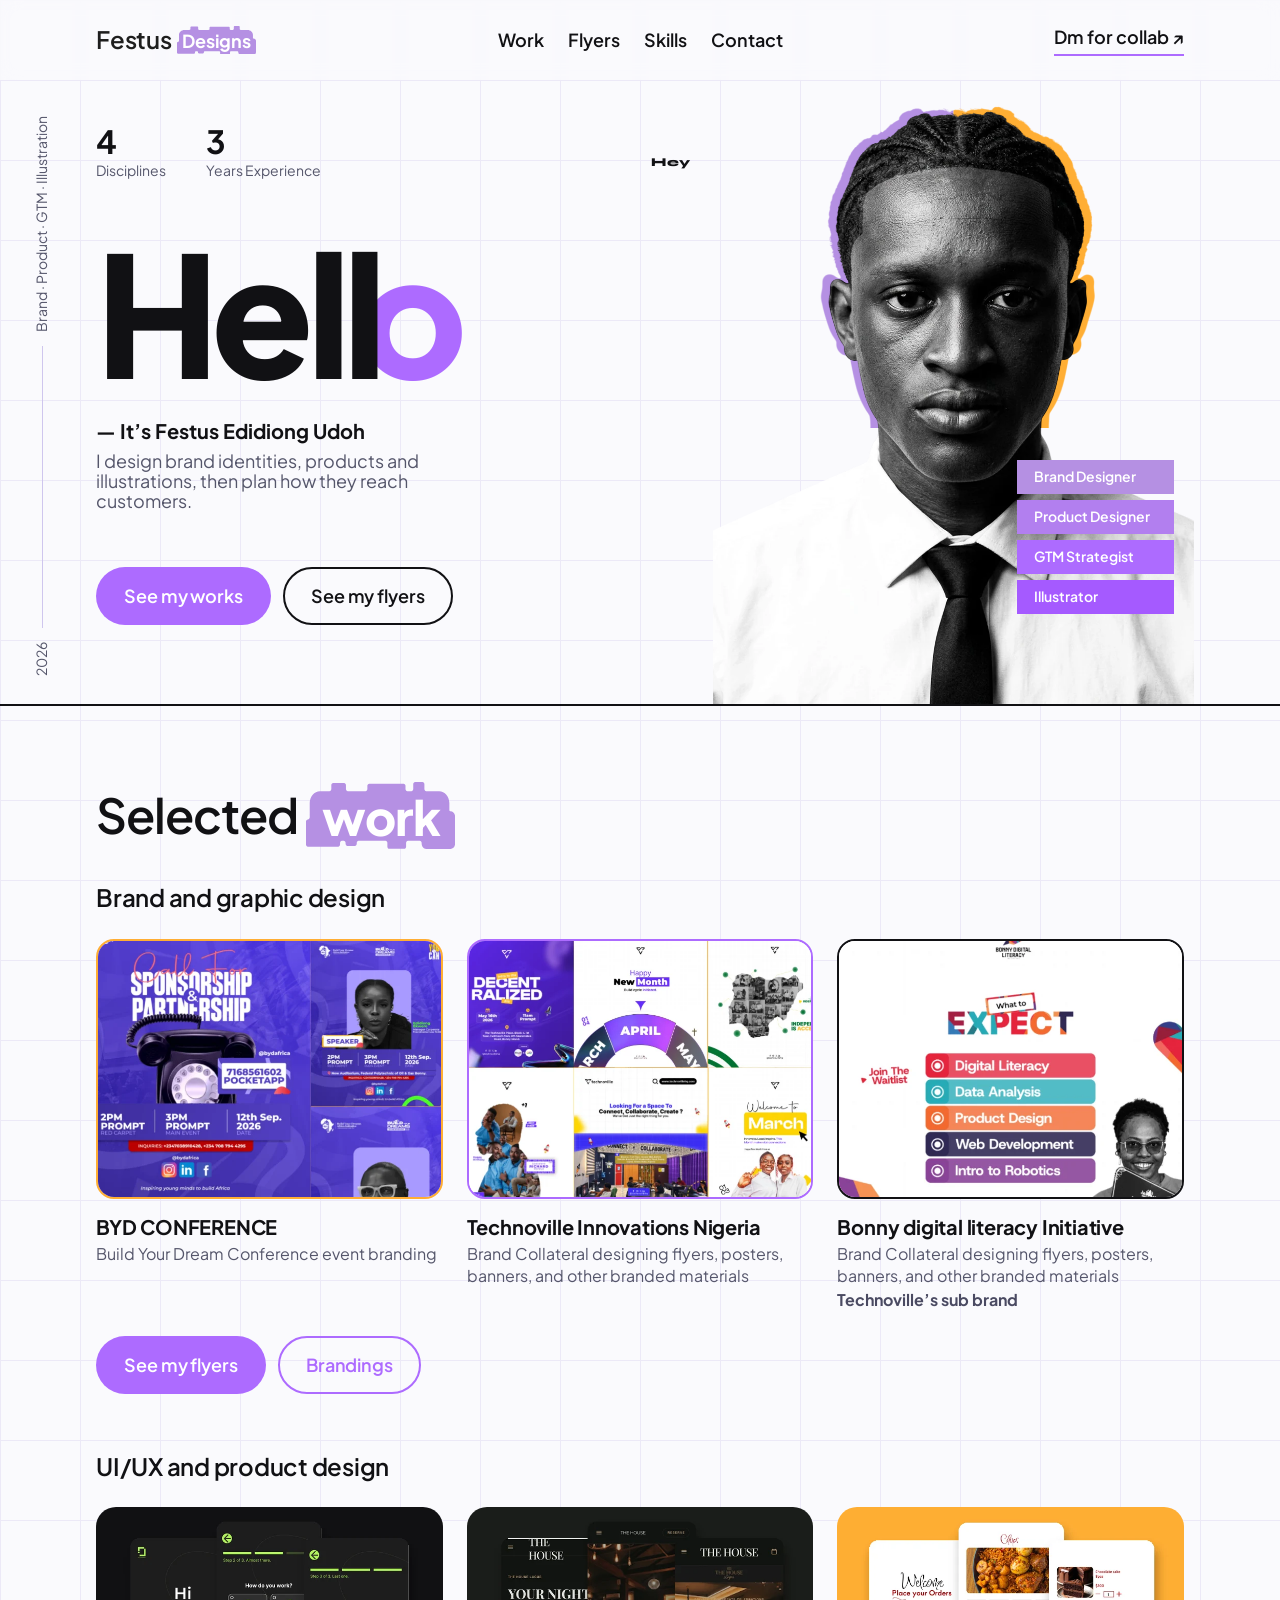
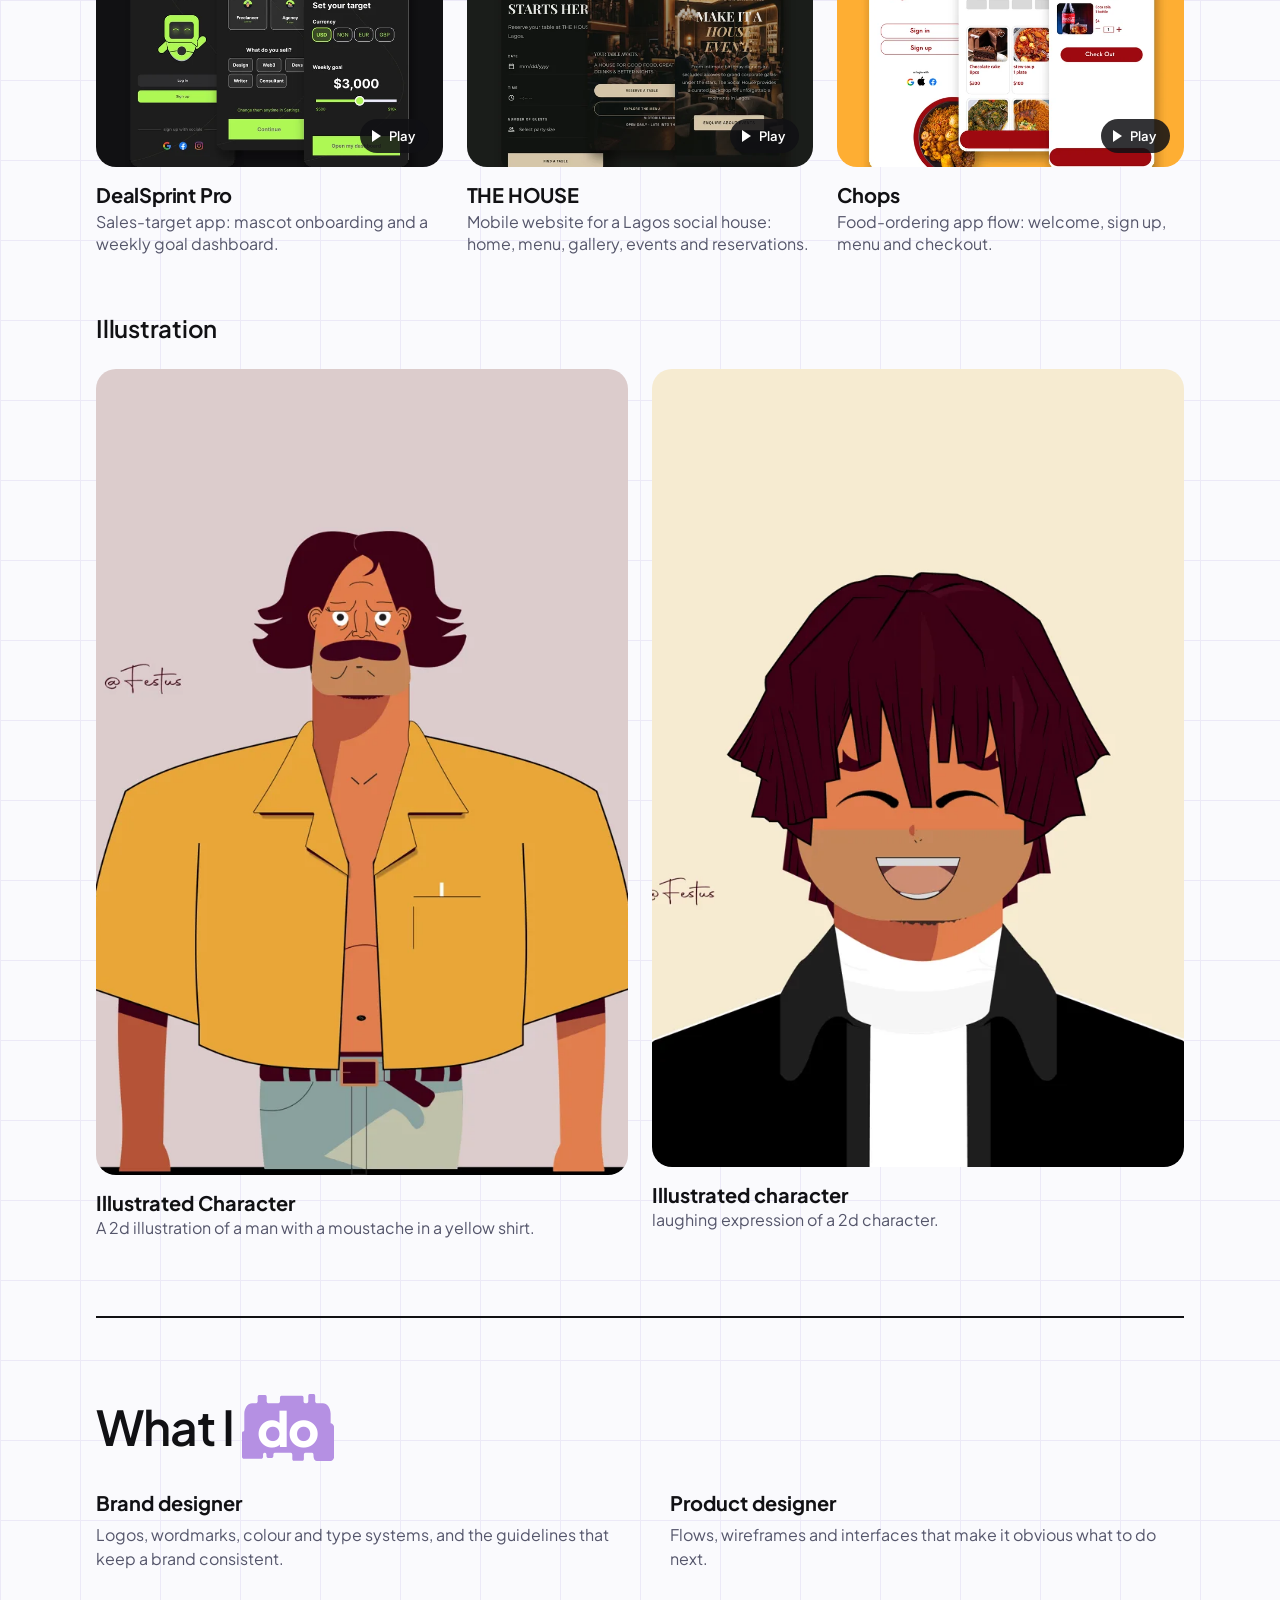
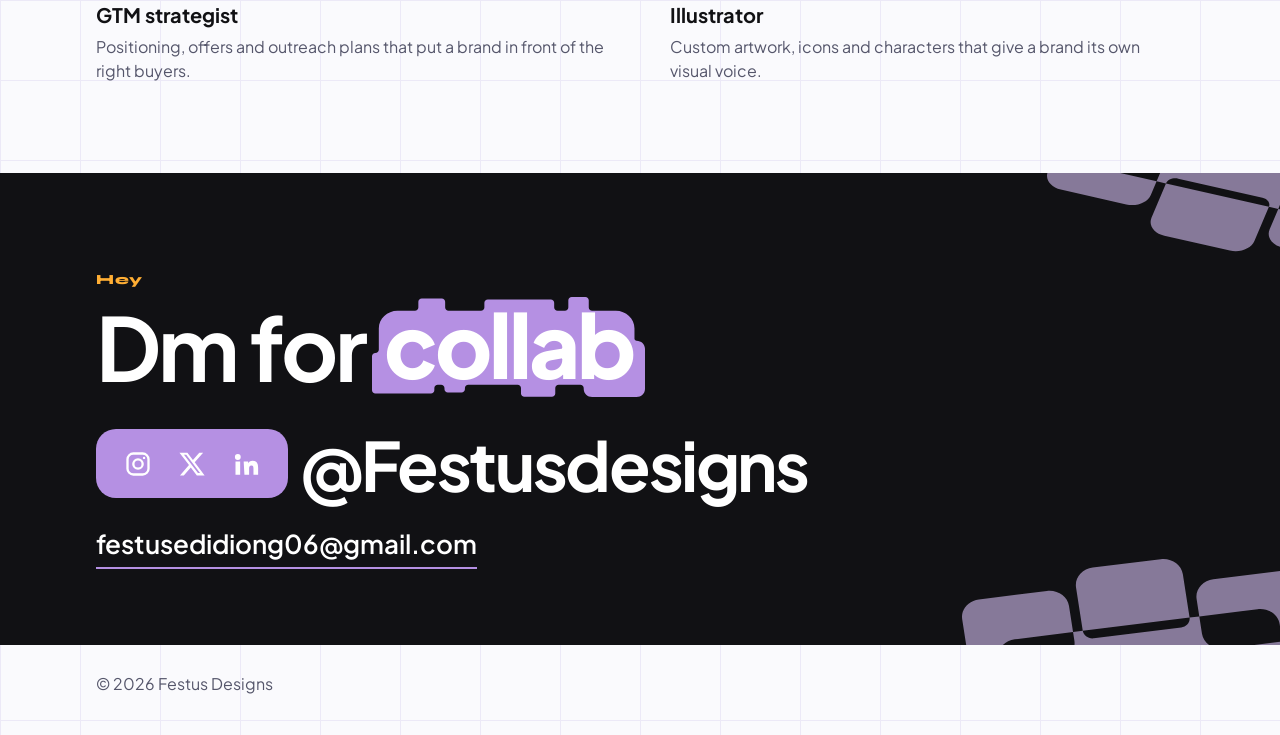
==== commit 17b31c42: "update" ====
--- a/index.html
+++ b/index.html
@@ -105,6 +105,7 @@
       </div>
       <span class="socials__handle">@Festusdesigns</span>
     </div>
+    <a class="contact-email" href="mailto:festusedidiong06@gmail.com">festusedidiong06@gmail.com</a>
   </div>
 </section>
 <footer class="site-footer"><div class="wrap">&copy; 2026 Festus Designs</div></footer>
--- a/assets/css/style.css
+++ b/assets/css/style.css
@@ -384,3 +384,21 @@
 .scrollpages img { position: absolute; left: 0; top: 0; width: 100%; height: auto; opacity: 0; transition: opacity .6s ease; will-change: transform; }
 .scrollpages img.is-on { opacity: 1; }
 @media (max-width: 760px) { .viewer__stage > .scrollpages { height: calc(100% - 56px); } }
+
+@media (max-width: 900px) {
+  .hero .wrap { padding-bottom: 40px; }
+  .hero__portrait { width: min(340px, 82%); margin: 28px auto 0; right: auto; }
+  .tags {
+    position: relative; right: auto; bottom: auto;
+    width: min(340px, 82%); margin: -64px auto 0;
+    grid-template-columns: 1fr 1fr; gap: 6px;
+  }
+  .tags li { width: 100%; height: 38px; padding-left: 10px; font-size: 12.5px; white-space: nowrap; }
+}
+
+.contact-email {
+  display: inline-block; margin-top: 28px;
+  font-size: clamp(18px, 3vw, 26px); font-weight: 600; color: #fff;
+  border-bottom: 2px solid var(--chip); padding-bottom: 4px;
+}
+.contact-email:hover { color: var(--chip); }
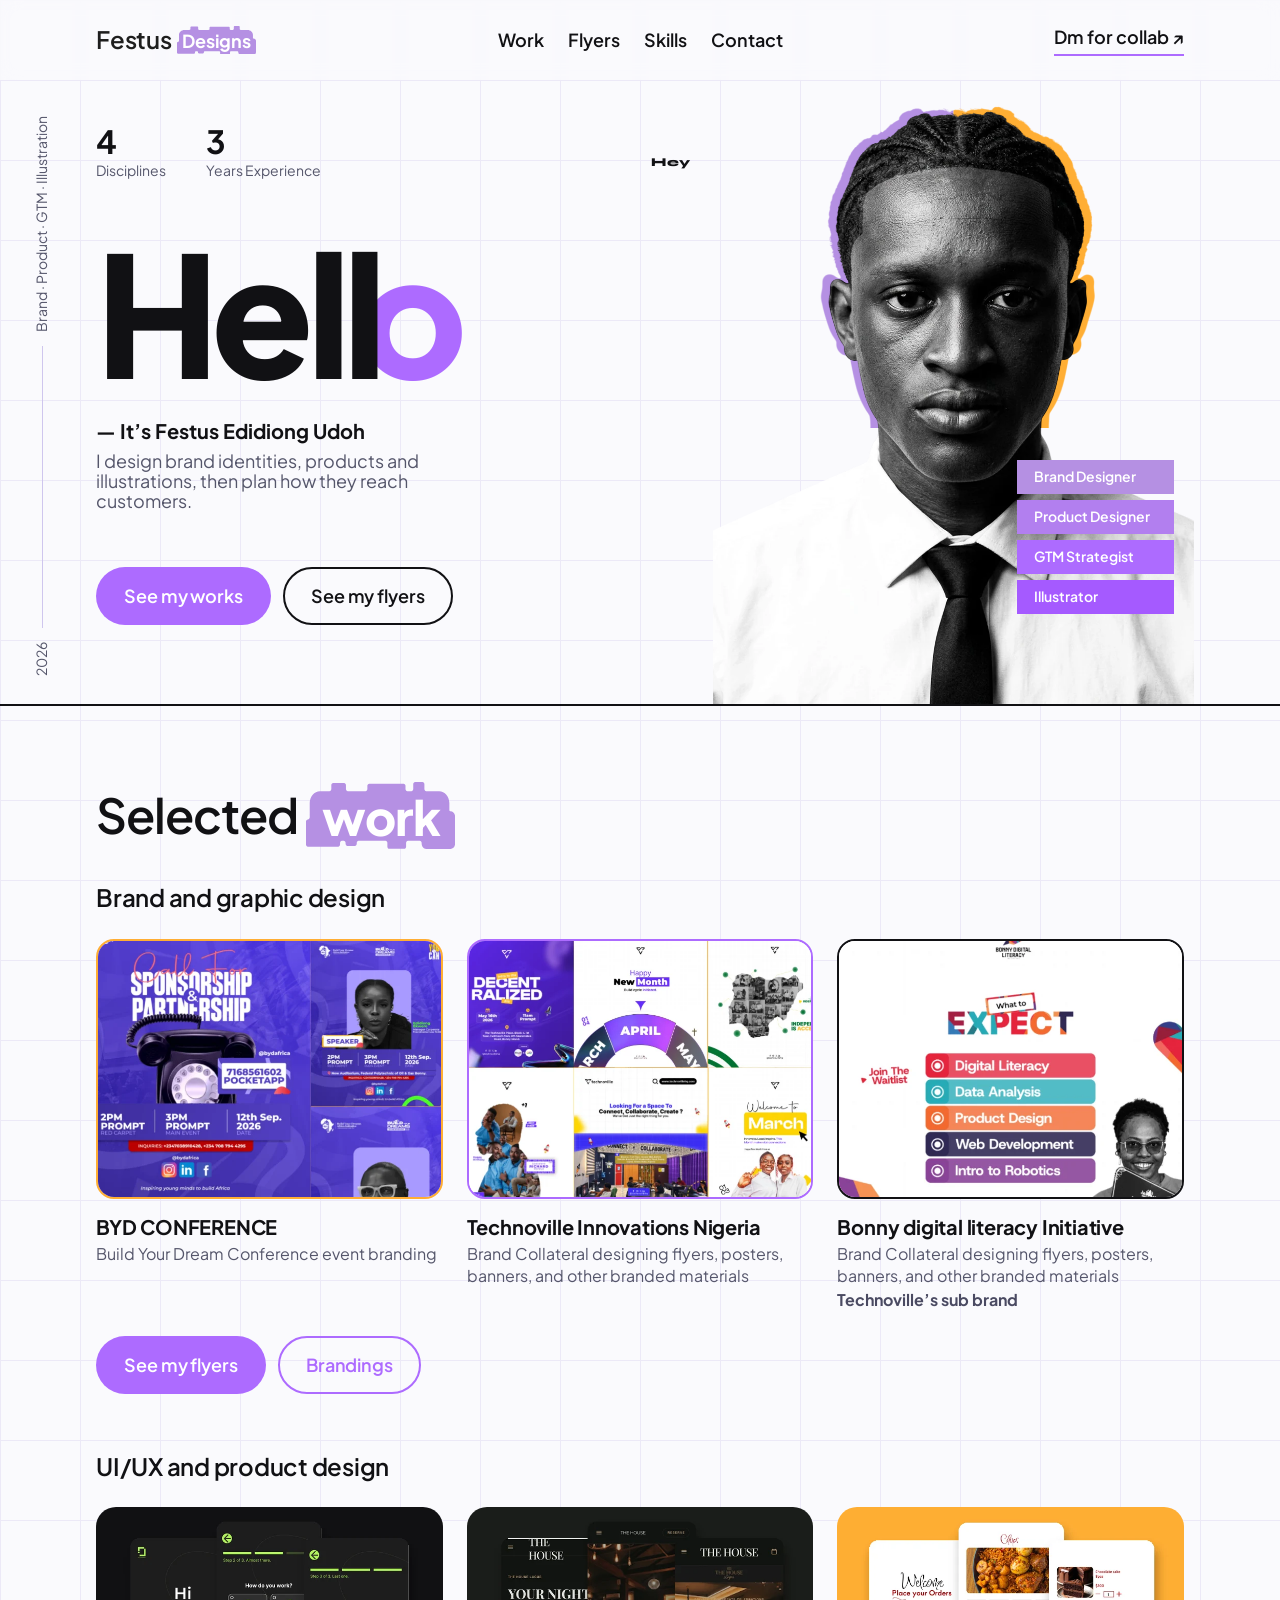
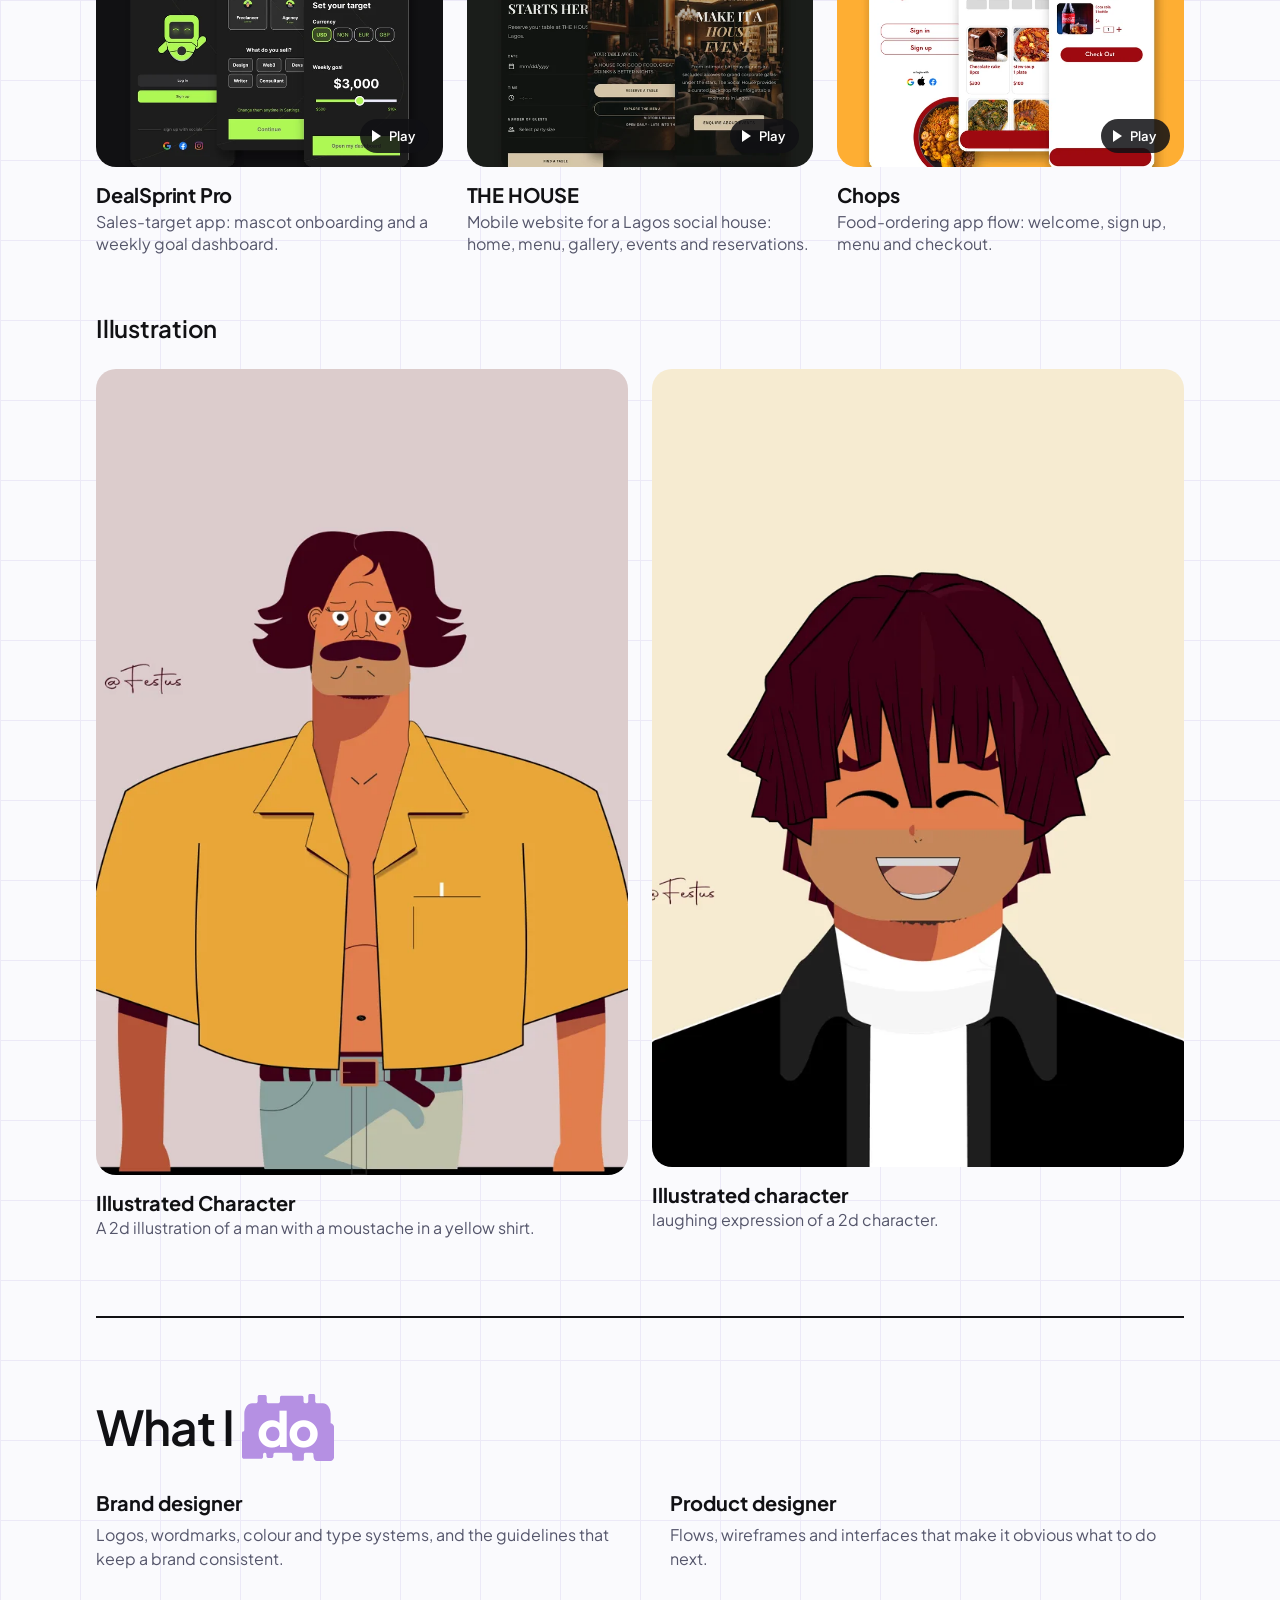
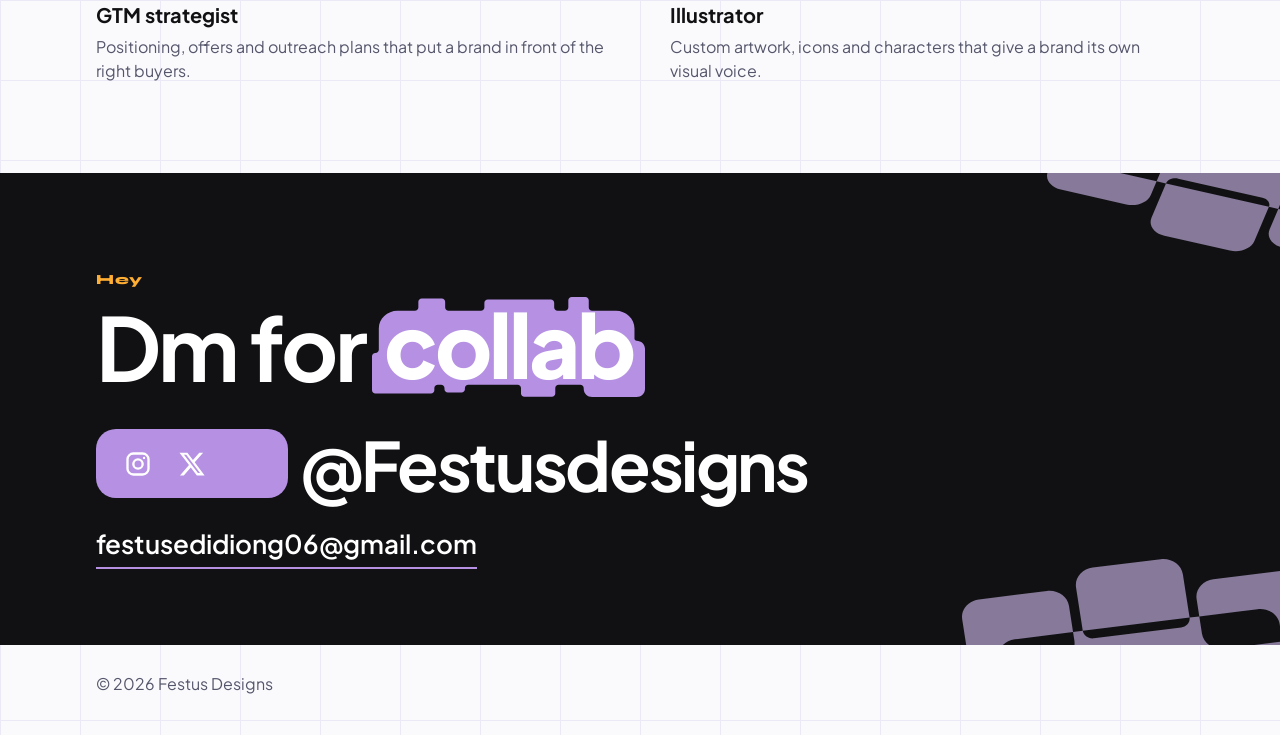
==== commit 8a2407c3: "update" ====
--- a/index.html
+++ b/index.html
@@ -101,7 +101,7 @@
       <div class="socials__pill">
         <a href="https://instagram.com/Festusdesigns" aria-label="Instagram" target="_blank" rel="noopener"><svg viewBox="0 0 24 24" fill="none" stroke="currentColor" stroke-width="2" stroke-linecap="round" stroke-linejoin="round" aria-hidden="true"><rect x="3" y="3" width="18" height="18" rx="5"/><circle cx="12" cy="12" r="4"/><circle cx="17.2" cy="6.8" r="1" fill="currentColor" stroke="none"/></svg></a>
         <a href="https://x.com/Festusdesigns" aria-label="X" target="_blank" rel="noopener"><svg viewBox="0 0 24 24" fill="currentColor" aria-hidden="true"><path d="M18.244 2.25h3.308l-7.227 8.26 8.502 11.24H16.17l-5.214-6.817L4.99 21.75H1.68l7.73-8.835L1.254 2.25H8.08l4.713 6.231zm-1.161 17.52h1.833L7.084 4.126H5.117z"/></svg></a>
-        <a href="https://linkedin.com/in/Festusdesigns" aria-label="LinkedIn" target="_blank" rel="noopener"><svg viewBox="0 0 24 24" fill="currentColor" aria-hidden="true"><path d="M4.98 3.5a2.5 2.5 0 1 1 0 5 2.5 2.5 0 0 1 0-5zM3 9.75h4v11.5H3zM10 9.75h3.8v1.6h.06c.53-1 1.83-2.05 3.77-2.05 4.03 0 4.77 2.65 4.77 6.1v5.9h-4v-5.23c0-1.25-.02-2.85-1.74-2.85-1.74 0-2 1.36-2 2.76v5.32h-4z"/></svg></a>
+        <a href="https://www.linkedin.com/in/festus-designs-256b08385" aria-label="LinkedIn" target="_blank" rel="noopener">
       </div>
       <span class="socials__handle">@Festusdesigns</span>
     </div>
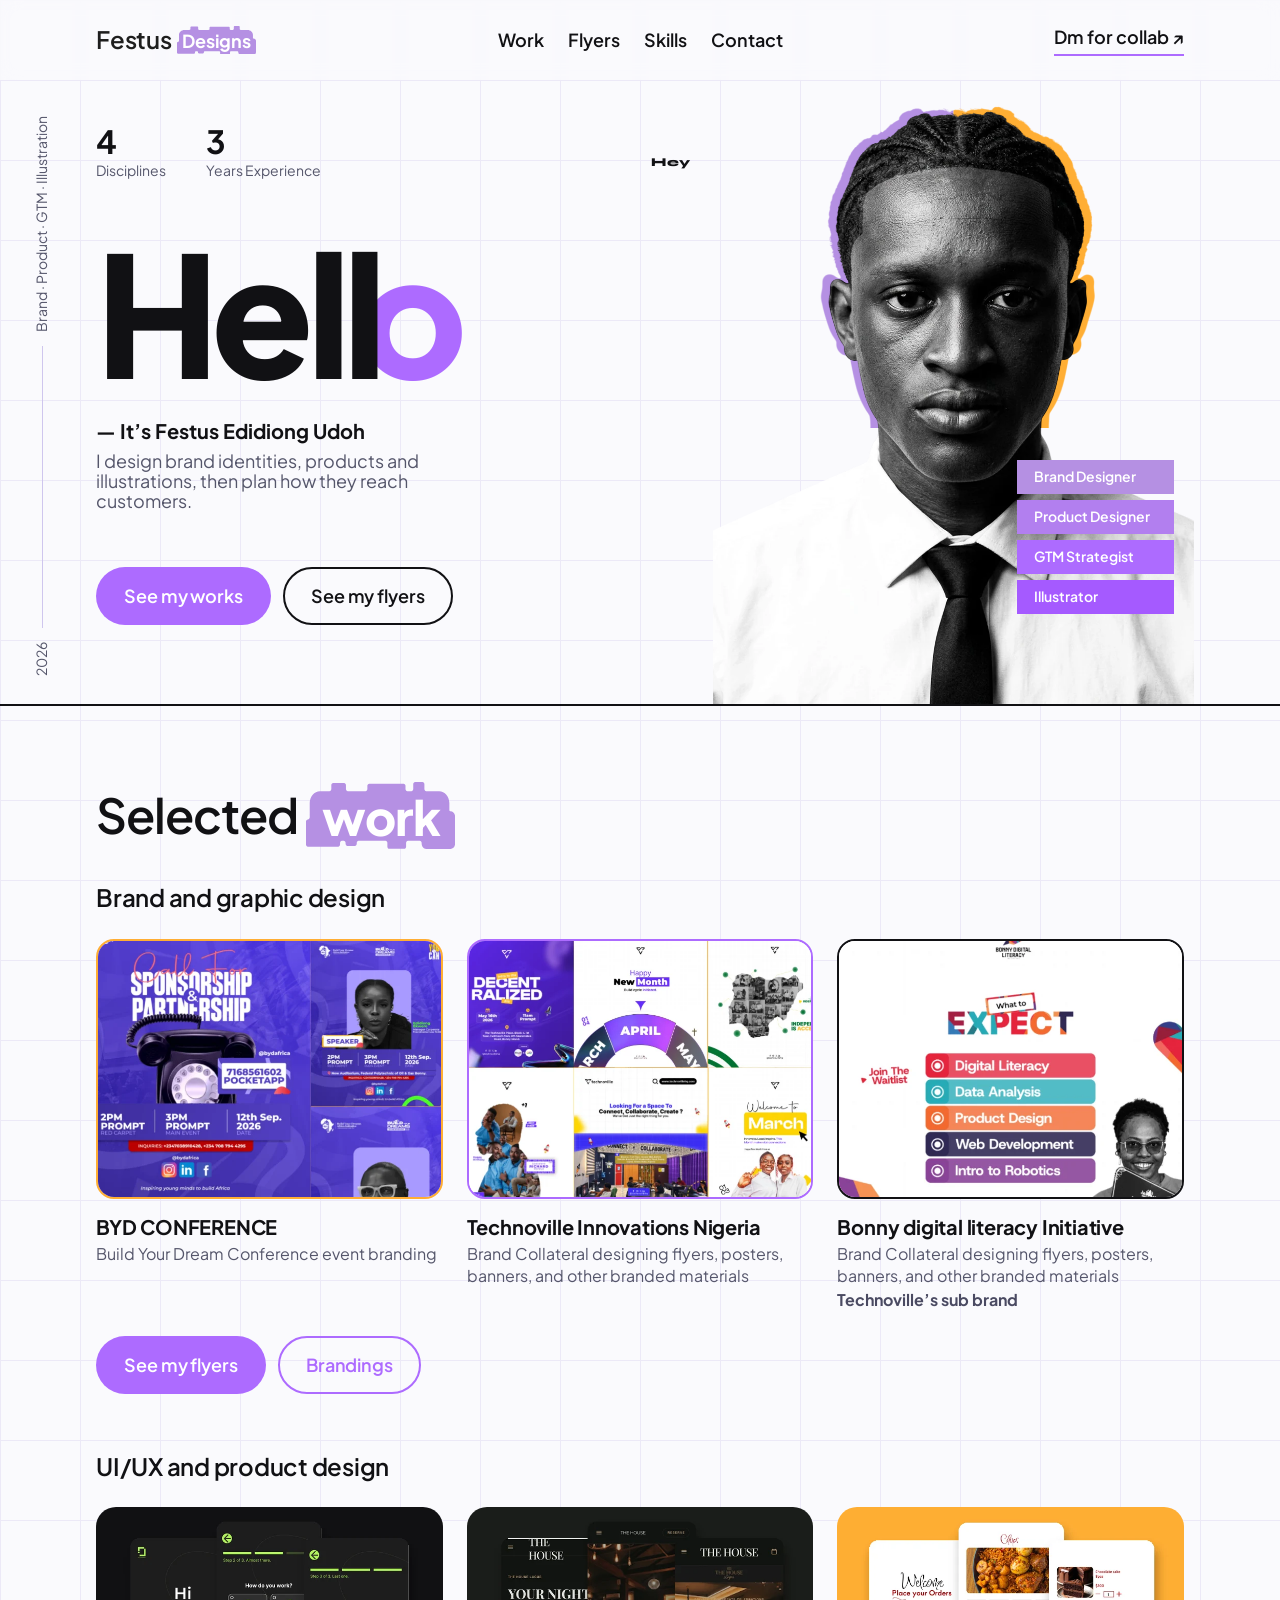
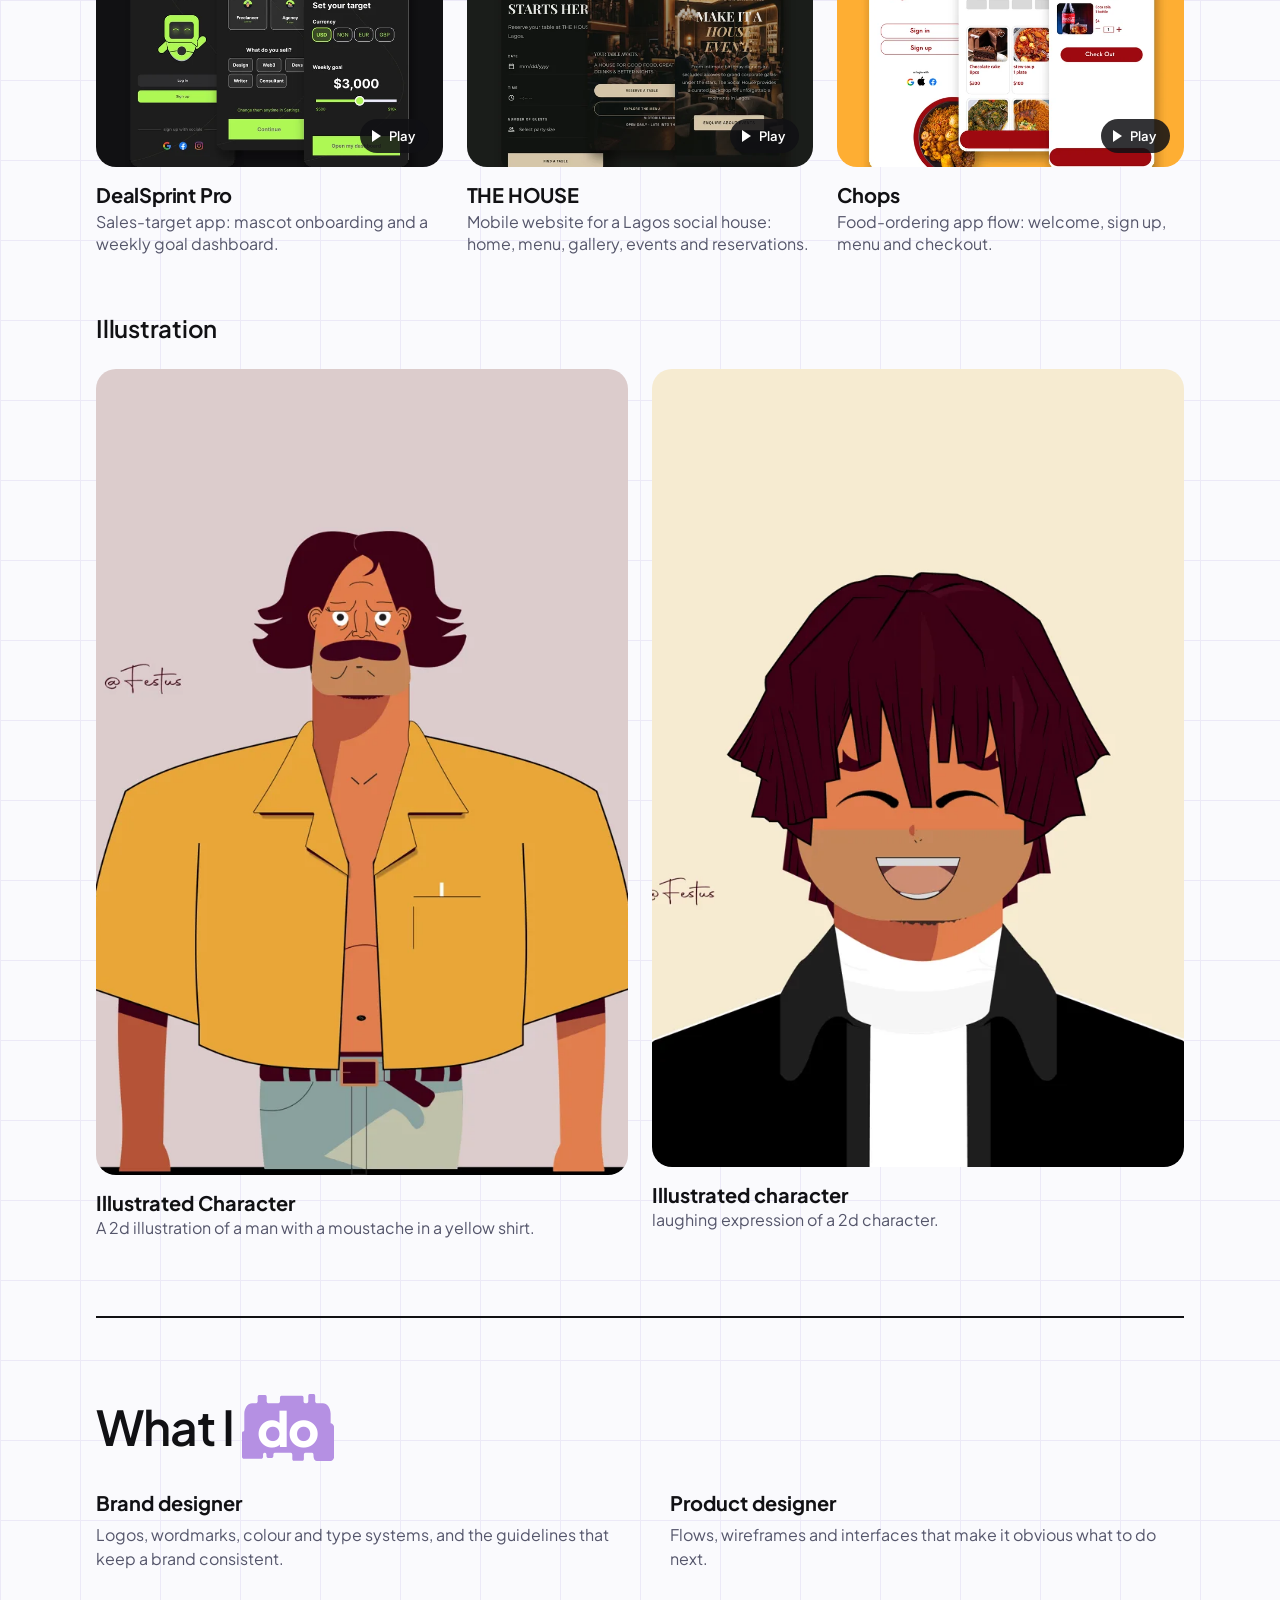
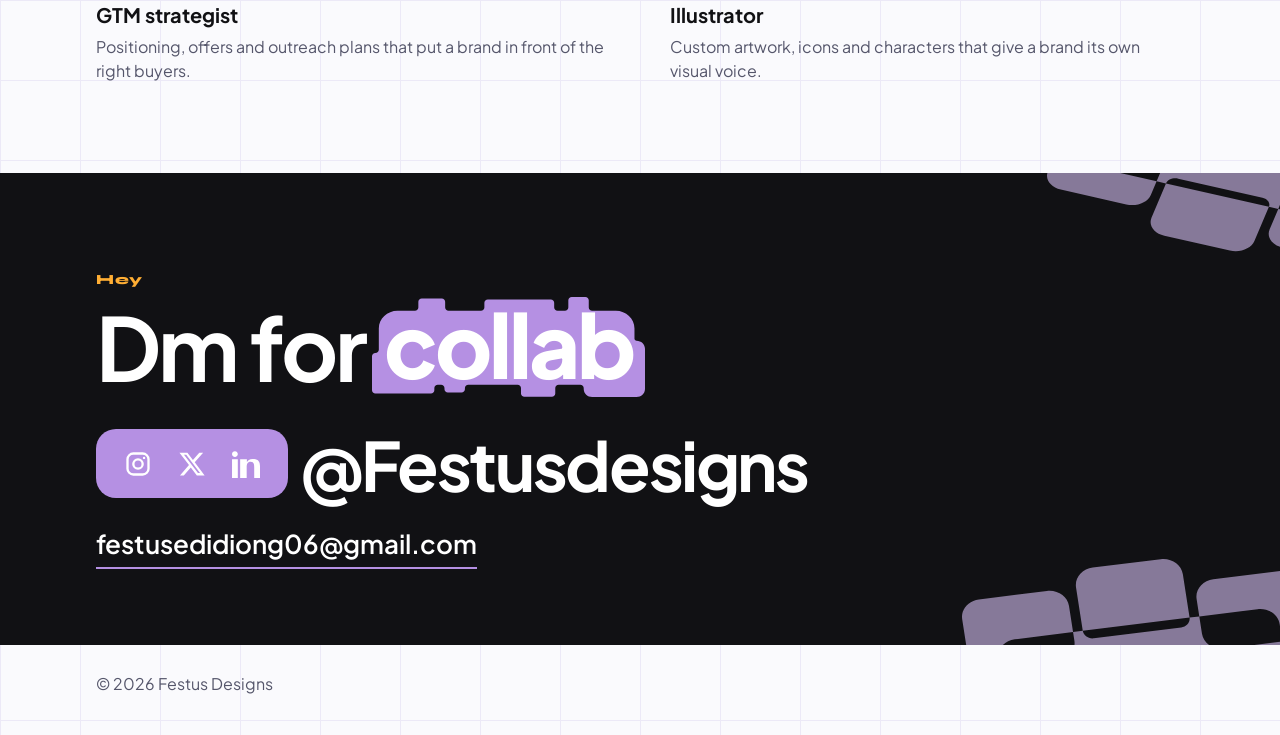
==== commit 531d1388: "update" ====
--- a/index.html
+++ b/index.html
@@ -101,7 +101,7 @@
       <div class="socials__pill">
         <a href="https://instagram.com/Festusdesigns" aria-label="Instagram" target="_blank" rel="noopener"><svg viewBox="0 0 24 24" fill="none" stroke="currentColor" stroke-width="2" stroke-linecap="round" stroke-linejoin="round" aria-hidden="true"><rect x="3" y="3" width="18" height="18" rx="5"/><circle cx="12" cy="12" r="4"/><circle cx="17.2" cy="6.8" r="1" fill="currentColor" stroke="none"/></svg></a>
         <a href="https://x.com/Festusdesigns" aria-label="X" target="_blank" rel="noopener"><svg viewBox="0 0 24 24" fill="currentColor" aria-hidden="true"><path d="M18.244 2.25h3.308l-7.227 8.26 8.502 11.24H16.17l-5.214-6.817L4.99 21.75H1.68l7.73-8.835L1.254 2.25H8.08l4.713 6.231zm-1.161 17.52h1.833L7.084 4.126H5.117z"/></svg></a>
-        <a href="https://www.linkedin.com/in/festus-designs-256b08385" aria-label="LinkedIn" target="_blank" rel="noopener">
+        <a href="https://www.linkedin.com/in/festus-designs-256b08385" aria-label="LinkedIn" target="_blank" rel="noopener"><svg viewBox="0 0 24 24" fill="currentColor" aria-hidden="true"><path d="M4.98 3.5c0 1.381-1.11 2.5-2.48 2.5S0 4.881 0 3.5 1.11 1 2.5 1s2.48 1.119 2.48 2.5zM.02 8h4.96v16H.02V8zm7.982 0h4.76v2.337h.068c.663-1.254 2.28-2.58 4.694-2.58C22.498 7.757 24 10.025 24 13.915V24h-4.96v-9c0-2.14-.04-4.89-3-4.89-3 0-3.46 2.34-3.46 4.75V24H7V8z"/></svg></a>
       </div>
       <span class="socials__handle">@Festusdesigns</span>
     </div>
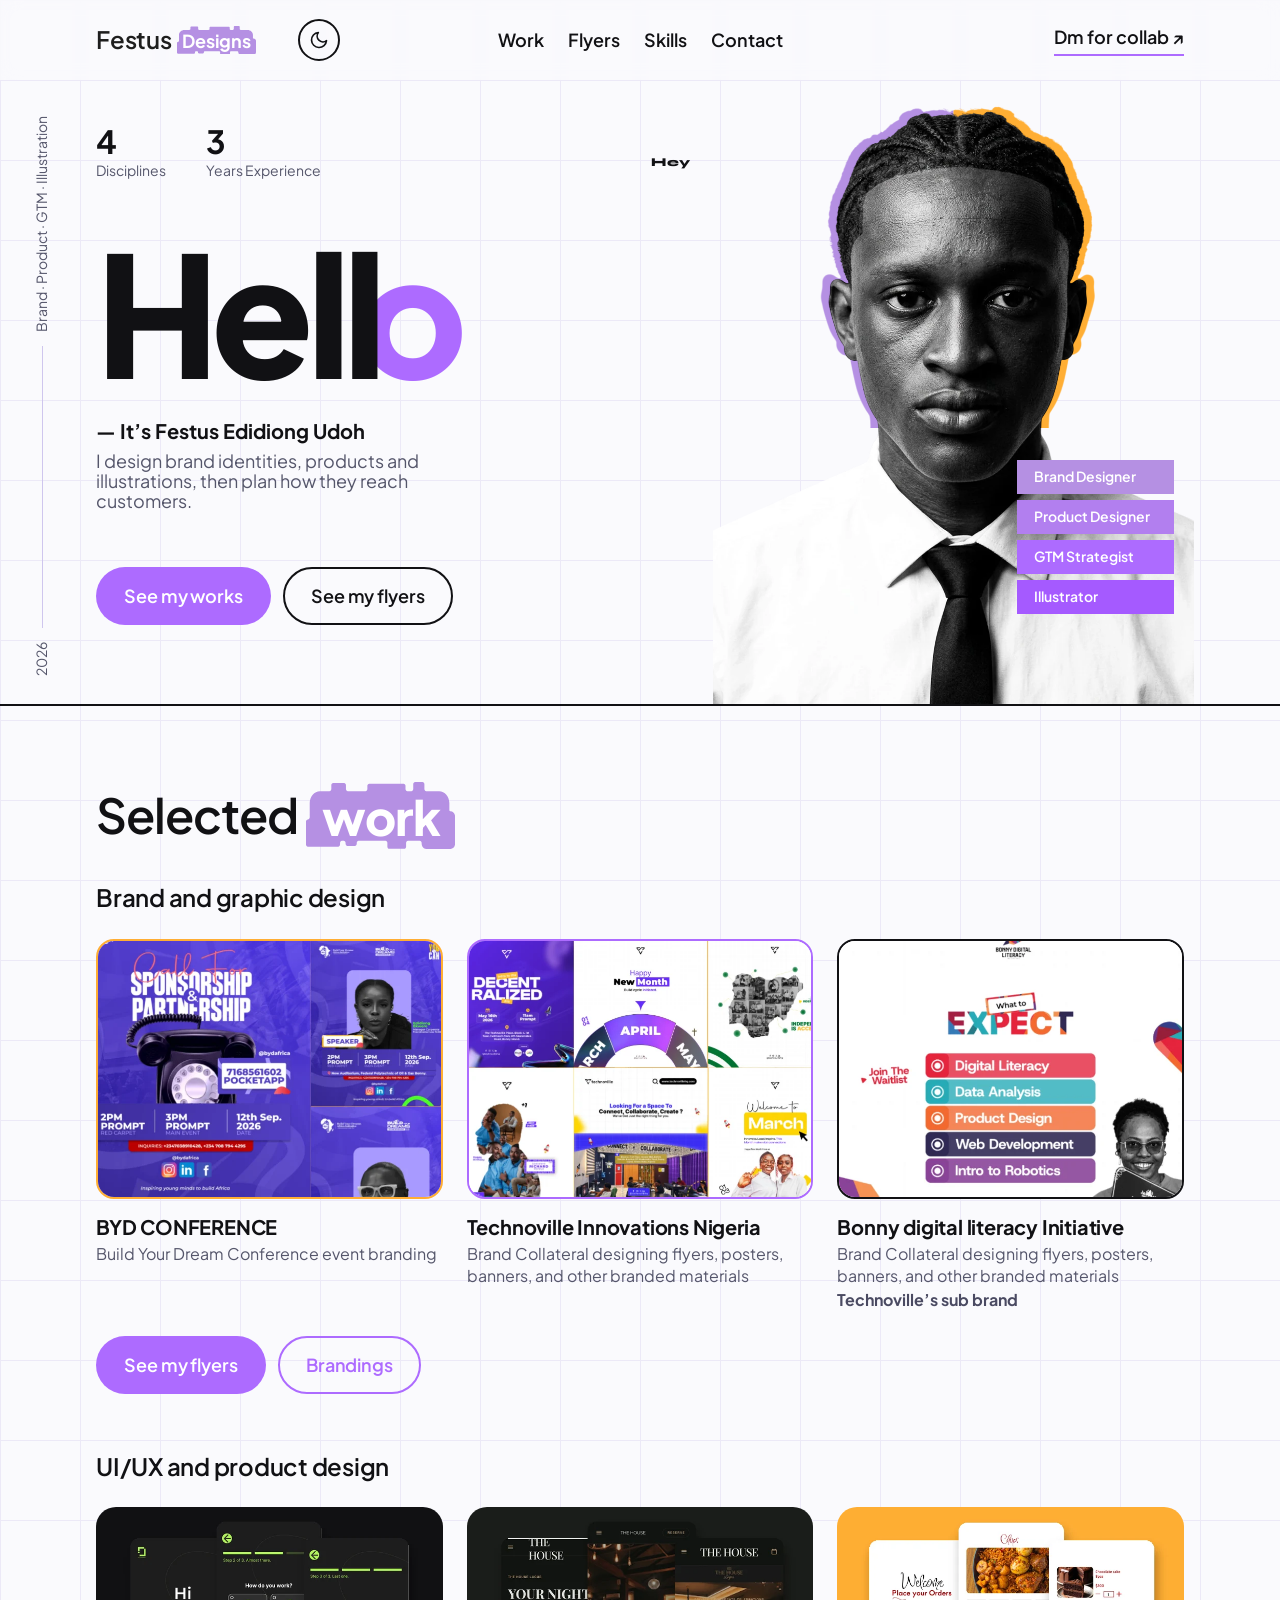
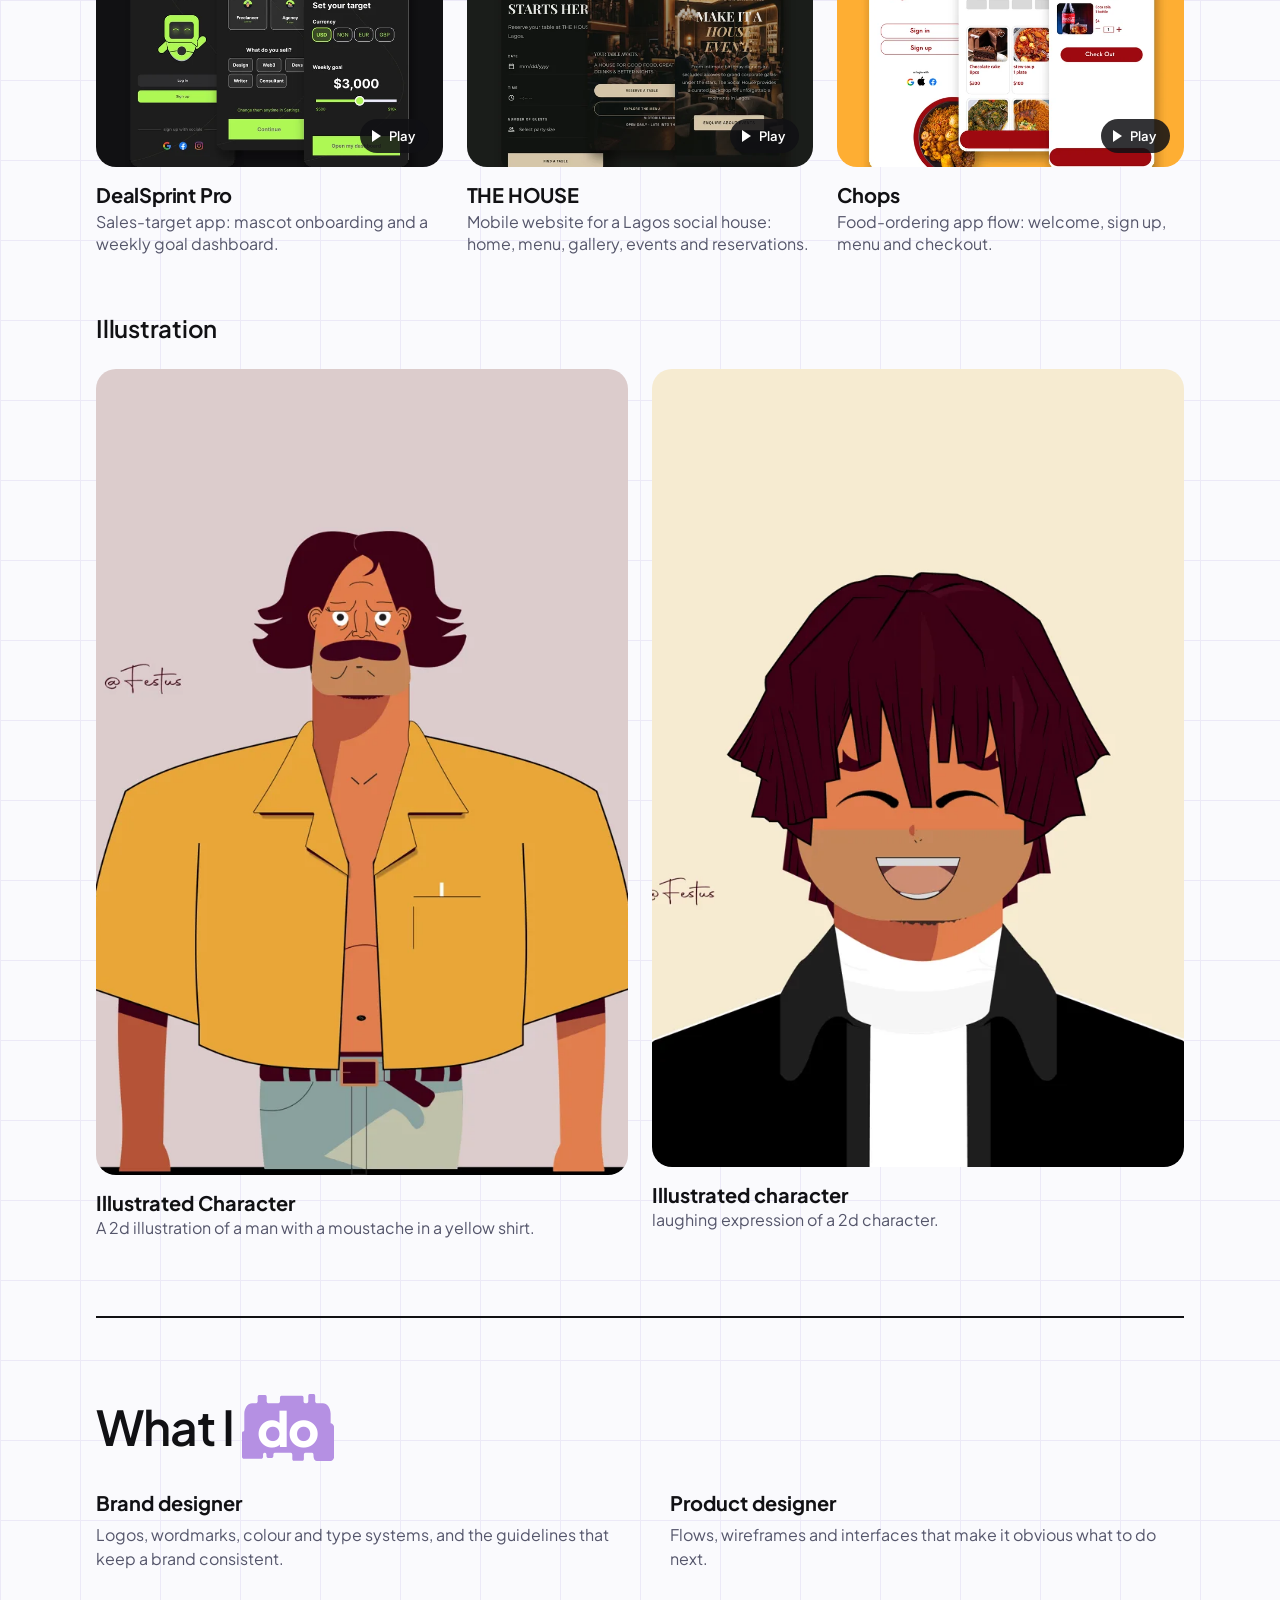
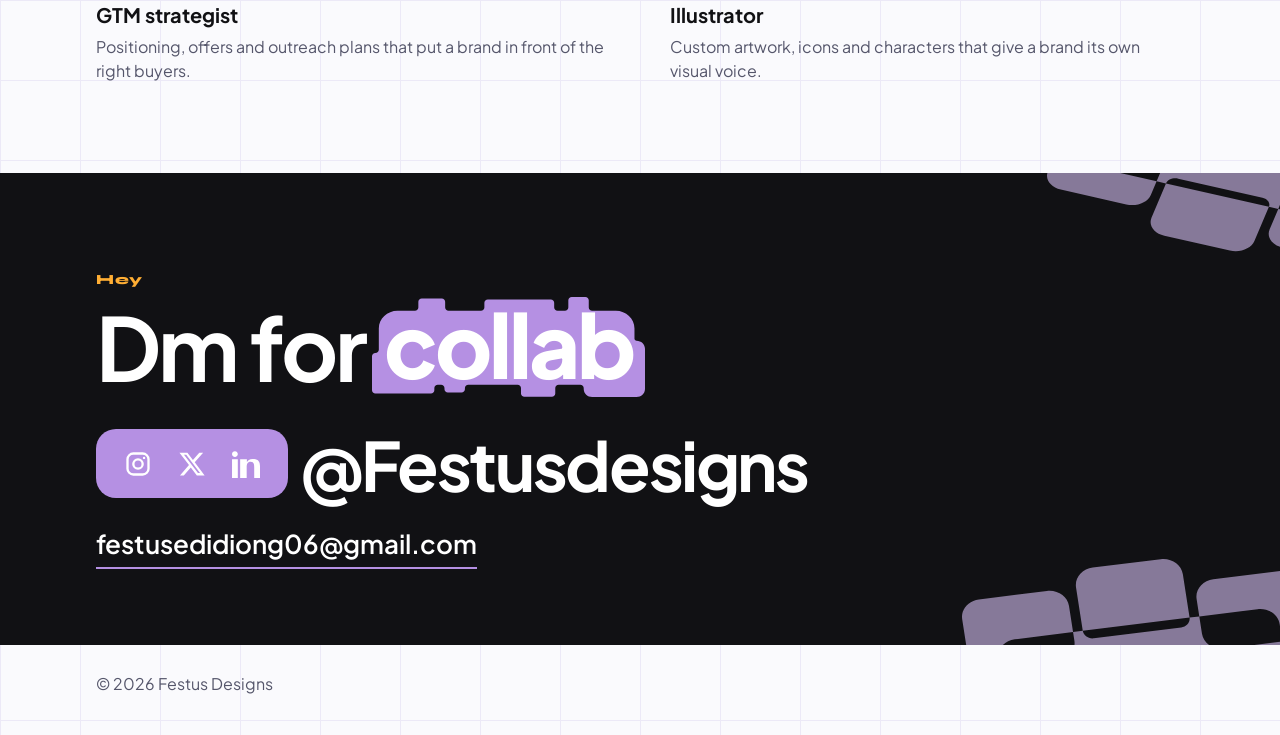
==== commit 39a89b7d: "update" ====
--- a/index.html
+++ b/index.html
@@ -10,6 +10,7 @@
 <meta property="og:type" content="website">
 <meta property="og:image" content="assets/img/home/cover-byd.webp">
 <meta name="theme-color" content="#fafafd">
+<script>try{var t=localStorage.getItem("theme");if(t==="dark"||t==="light")document.documentElement.setAttribute("data-theme",t);}catch(e){}</script>
 <link rel="icon" href="assets/img/favicon.svg" type="image/svg+xml">
 <link rel="preconnect" href="https://fonts.googleapis.com">
 <link rel="preconnect" href="https://fonts.gstatic.com" crossorigin>
@@ -20,6 +21,7 @@
 <a class="sr-only" href="#work">Skip to work</a>
 <header class="site-header"><div class="wrap"><a class="logo" href="index.html" aria-label="Festus Designs, home">Festus <span class="chip chip--logo">Designs</span></a>
 <nav class="nav nav--hero" aria-label="Main"><a href="#work">Work</a><a href="flyers.html">Flyers</a><a href="#skills">Skills</a><a href="#contact">Contact</a></nav>
+<button class="theme-btn" type="button" aria-label="Switch to dark mode"><svg class="moon" viewBox="0 0 24 24" fill="none" stroke="currentColor" stroke-width="2" stroke-linecap="round" stroke-linejoin="round" aria-hidden="true"><path d="M21 12.8A9 9 0 1 1 11.2 3a7 7 0 0 0 9.8 9.8z"/></svg><svg class="sun" viewBox="0 0 24 24" fill="none" stroke="currentColor" stroke-width="2" stroke-linecap="round" stroke-linejoin="round" aria-hidden="true"><circle cx="12" cy="12" r="4"/><path d="M12 2v2M12 20v2M4.9 4.9l1.4 1.4M17.7 17.7l1.4 1.4M2 12h2M20 12h2M4.9 19.1l1.4-1.4M17.7 6.3l1.4-1.4"/></svg></button>
 <a class="cta-link" href="#contact">Dm for collab &#8599;</a><button class="menu-btn" aria-expanded="false" aria-label="Menu"><span></span><span></span><span></span></button></div></header>
 <main>
 <section class="hero" aria-labelledby="hello">
--- a/assets/css/style.css
+++ b/assets/css/style.css
@@ -401,4 +401,42 @@
   font-size: clamp(18px, 3vw, 26px); font-weight: 600; color: #fff;
   border-bottom: 2px solid var(--chip); padding-bottom: 4px;
 }
-.contact-email:hover { color: var(--chip); }+.contact-email:hover { color: var(--chip); }
+
+/* ===== DARK MODE ===== */
+:root[data-theme="dark"] {
+  --ink: #f3f2fa;
+  --muted: #a9aac0;
+  --bg: #0f0f13;
+  --grid: #1d1c29;
+  --lavender: #cdb8f5;
+  color-scheme: dark;
+}
+:root[data-theme="dark"] .site-header { background: rgba(15, 15, 19, 0.86); }
+:root[data-theme="dark"] .logo { color: var(--ink); }
+:root[data-theme="dark"] .btn--ghost:hover { color: var(--bg); }
+:root[data-theme="dark"] .card__desc b { color: var(--muted); }
+:root[data-theme="dark"] .hero__rail i { background: #3a3750; }
+:root[data-theme="dark"] .contact { background: #1a1a22; }
+:root[data-theme="dark"] .card[href="bdli.html"] { --c: #f3f2fa !important; }
+:root[data-theme="dark"] .card__media,
+:root[data-theme="dark"] .tile__img { background: #1a1a22; }
+:root[data-theme="dark"] .brand-art { background: #fafafd; border-radius: 20px; }
+
+/* toggle button */
+.theme-btn {
+  width: 42px; height: 42px; display: grid; place-items: center; padding: 0; cursor: pointer;
+  margin-left: auto; background: none; border: 2px solid var(--ink); border-radius: 50%; color: var(--ink);
+  transition: transform .25s ease, background .2s, color .2s;
+}
+.theme-btn:hover { background: var(--ink); color: var(--bg); transform: rotate(-15deg); }
+.theme-btn svg { width: 20px; height: 20px; }
+.theme-btn .sun { display: none; }
+:root[data-theme="dark"] .theme-btn .sun { display: block; }
+:root[data-theme="dark"] .theme-btn .moon { display: none; }
+.cta-link { margin-left: auto; }
+.cta-link + .theme-btn, .nav + .theme-btn { margin-left: 18px; }
+.nav:not(.nav--hero) { margin-left: auto; }
+.menu-btn { margin-left: 10px; }
+@media (max-width: 760px) { .theme-btn { margin-left: auto !important; } }
+body { transition: background-color .3s ease, color .3s ease; }
